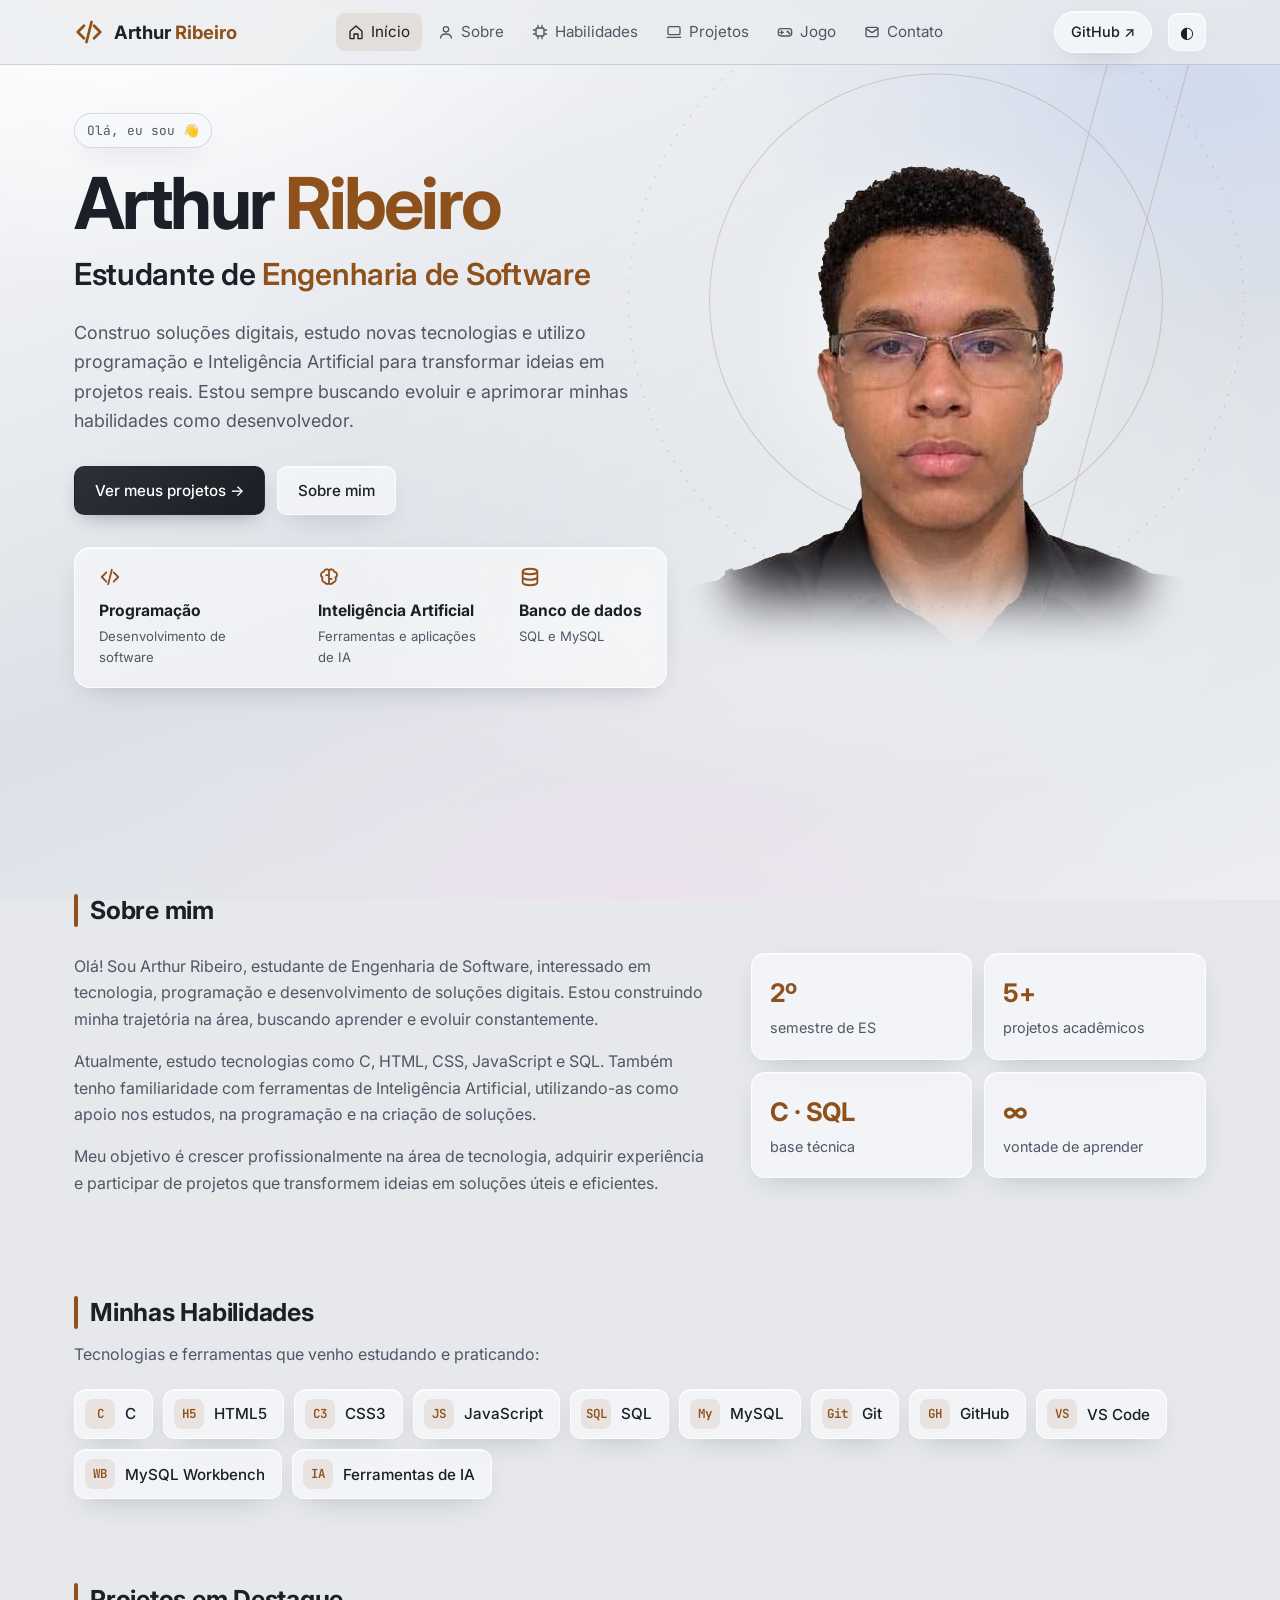
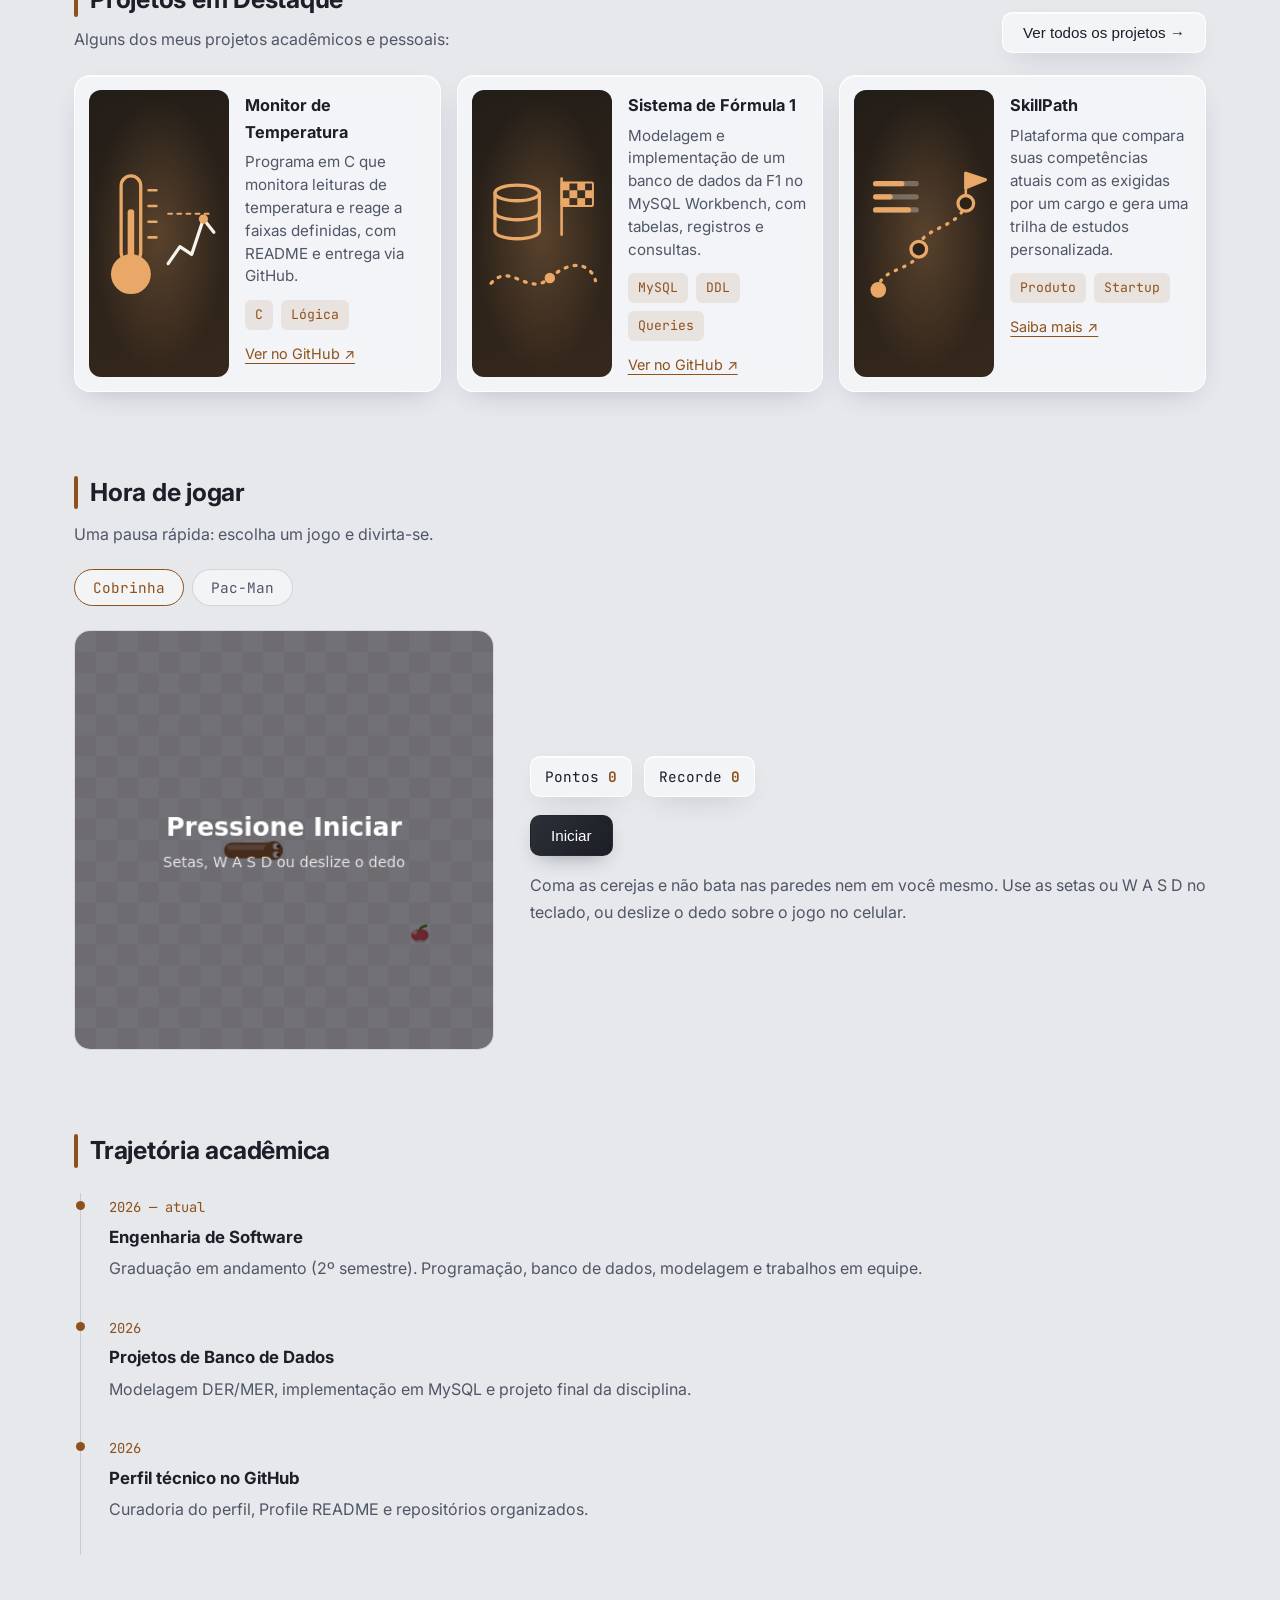
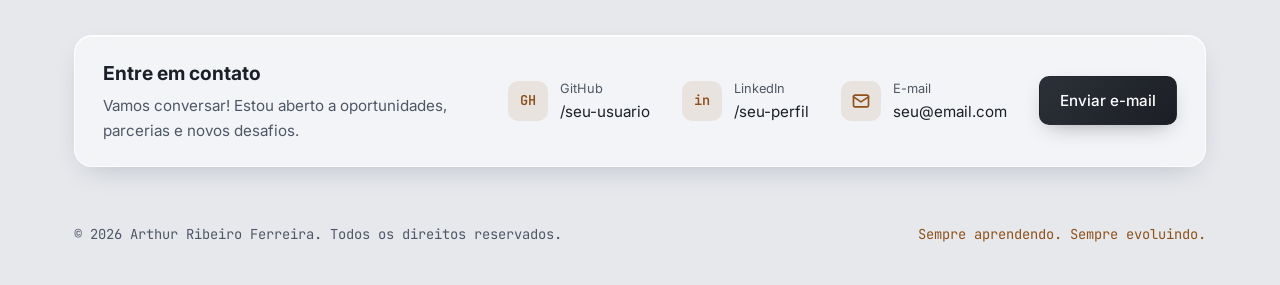
==== index.html @ 47ea28d9 "Add files via upload" ====
<!DOCTYPE html>
<html lang="pt-BR">
<head>
<meta charset="UTF-8">
<meta name="viewport" content="width=device-width, initial-scale=1, viewport-fit=cover">
<title>Arthur Ribeiro Ferreira — Portfólio</title>
<meta name="description" content="Portfólio de Arthur Ribeiro Ferreira, estudante de Engenharia de Software.">
<link rel="preconnect" href="https://fonts.googleapis.com">
<link href="https://fonts.googleapis.com/css2?family=Inter:wght@400;500;600;700&family=JetBrains+Mono:wght@400;500&display=swap" rel="stylesheet">
<link rel="stylesheet" href="css/style.css">
</head>
<body>

<header>
  <div class="wrap nav">
    <a href="#inicio" class="logo"><svg class="ic" viewBox="0 0 24 24" aria-hidden="true"><path d="m8 7-5 5 5 5M16 7l5 5-5 5M14 4l-4 16"/></svg><span>Arthur <b>Ribeiro</b></span></a>
    <nav class="links" id="links" aria-label="Navegação principal">
      <a href="#inicio"><svg class="ic" viewBox="0 0 24 24" aria-hidden="true"><path d="M3 11l9-8 9 8v10a1 1 0 0 1-1 1h-5v-7H9v7H4a1 1 0 0 1-1-1z"/></svg>Início</a>
      <a href="#sobre"><svg class="ic" viewBox="0 0 24 24" aria-hidden="true"><circle cx="12" cy="8" r="4"/><path d="M4 21c0-4 4-6 8-6s8 2 8 6"/></svg>Sobre</a>
      <a href="#habilidades"><svg class="ic" viewBox="0 0 24 24" aria-hidden="true"><rect x="6" y="6" width="12" height="12" rx="2"/><path d="M9 2v4M15 2v4M9 18v4M15 18v4M2 9h4M2 15h4M18 9h4M18 15h4"/></svg>Habilidades</a>
      <a href="#projetos"><svg class="ic" viewBox="0 0 24 24" aria-hidden="true"><rect x="3" y="4" width="18" height="12" rx="2"/><path d="M2 20h20"/></svg>Projetos</a>
      <a href="#jogo"><svg class="ic" viewBox="0 0 24 24" aria-hidden="true"><rect x="2" y="7" width="20" height="11" rx="4"/><path d="M7 10v5M4.5 12.5h5"/><circle cx="16" cy="11.5" r=".8"/><circle cx="18.5" cy="14" r=".8"/></svg>Jogo</a>
      <a href="#contato"><svg class="ic" viewBox="0 0 24 24" aria-hidden="true"><rect x="3" y="5" width="18" height="14" rx="2"/><path d="m3 7 9 6 9-6"/></svg>Contato</a>
    </nav>
    <div class="actions">
      <a class="btn gh" href="https://github.com/" target="_blank" rel="noopener">GitHub ↗</a>
      <button class="icon-btn" id="theme" aria-label="Alternar tema">◐</button>
      <button class="icon-btn" id="menu" aria-label="Abrir menu" aria-expanded="false" aria-controls="links">☰</button>
    </div>
  </div>
</header>

<main>
  <!-- INÍCIO -->
  <section class="hero" id="inicio">
    <div class="wrap hero-grid">
      <div class="hero-text">
        <span class="tag">Olá, eu sou 👋</span>
        <h1>Arthur <em>Ribeiro</em></h1>
        <p class="role">Estudante de <em>Engenharia de Software</em></p>
        <p class="lead">Construo soluções digitais, estudo novas tecnologias e utilizo programação e Inteligência Artificial para transformar ideias em projetos reais. Estou sempre buscando evoluir e aprimorar minhas habilidades como desenvolvedor.</p>
        <div class="btns">
          <a href="#projetos" class="btn primary">Ver meus projetos →</a>
          <a href="#sobre" class="btn">Sobre mim</a>
        </div>
        <ul class="interests" aria-label="Áreas de interesse">
          <li><svg class="ic" viewBox="0 0 24 24" aria-hidden="true"><path d="m8 7-5 5 5 5M16 7l5 5-5 5M14 4l-4 16"/></svg><strong>Programação</strong><span>Desenvolvimento de software</span></li>
          <li><svg class="ic" viewBox="0 0 24 24" aria-hidden="true"><path d="M12 5a3 3 0 0 0-5.5 1.2A3.5 3.5 0 0 0 5 12.7 3.5 3.5 0 0 0 7.5 18 3 3 0 0 0 12 19zM12 5a3 3 0 0 1 5.5 1.2A3.5 3.5 0 0 1 19 12.7 3.5 3.5 0 0 1 16.5 18 3 3 0 0 1 12 19zM9 10h3M15 14h-3"/></svg><strong>Inteligência Artificial</strong><span>Ferramentas e aplicações de IA</span></li>
          <li><svg class="ic" viewBox="0 0 24 24" aria-hidden="true"><ellipse cx="12" cy="6" rx="8" ry="3"/><path d="M4 6v12c0 1.7 3.6 3 8 3s8-1.3 8-3V6M4 12c0 1.7 3.6 3 8 3s8-1.3 8-3"/></svg><strong>Banco de dados</strong><span>SQL e MySQL</span></li>
        </ul>
      </div>
      <figure class="photo"><svg class="geo" viewBox="0 0 600 600" aria-hidden="true"><circle cx="300" cy="300" r="210"/><circle cx="300" cy="300" r="285" stroke-dasharray="2 9"/><path d="M470 40L330 560M540 60L400 580"/></svg><img src="images/foto.webp" alt="Foto de Arthur Ribeiro Ferreira" width="920" height="920"></figure>
    </div>
  </section>

  <!-- SOBRE -->
  <section id="sobre">
    <div class="wrap">
      <h2 class="sec rv">Sobre mim</h2>
      <div class="about rv">
        <div>
          <p>Olá! Sou Arthur Ribeiro, estudante de Engenharia de Software, interessado em tecnologia, programação e desenvolvimento de soluções digitais. Estou construindo minha trajetória na área, buscando aprender e evoluir constantemente.</p>
          <p>Atualmente, estudo tecnologias como C, HTML, CSS, JavaScript e SQL. Também tenho familiaridade com ferramentas de Inteligência Artificial, utilizando-as como apoio nos estudos, na programação e na criação de soluções.</p>
          <p>Meu objetivo é crescer profissionalmente na área de tecnologia, adquirir experiência e participar de projetos que transformem ideias em soluções úteis e eficientes.</p>
        </div>
        <div class="stats">
          <div class="stat"><strong>2º</strong><span>semestre de ES</span></div>
          <div class="stat"><strong>5+</strong><span>projetos acadêmicos</span></div>
          <div class="stat"><strong>C · SQL</strong><span>base técnica</span></div>
          <div class="stat"><strong>∞</strong><span>vontade de aprender</span></div>
        </div>
      </div>
    </div>
  </section>

  <!-- HABILIDADES -->
  <section id="habilidades">
    <div class="wrap">
      <h2 class="sec rv">Minhas Habilidades</h2>
      <p class="sub rv">Tecnologias e ferramentas que venho estudando e praticando:</p>
      <div class="skills rv">
        <span class="skill"><i>C</i>C</span>
        <span class="skill"><i>H5</i>HTML5</span>
        <span class="skill"><i>C3</i>CSS3</span>
        <span class="skill"><i>JS</i>JavaScript</span>
        <span class="skill"><i>SQL</i>SQL</span>
        <span class="skill"><i>My</i>MySQL</span>
        <span class="skill"><i>Git</i>Git</span>
        <span class="skill"><i>GH</i>GitHub</span>
        <span class="skill"><i>VS</i>VS Code</span>
        <span class="skill"><i>WB</i>MySQL Workbench</span>
        <span class="skill"><i>IA</i>Ferramentas de IA</span>
      </div>
    </div>
  </section>

  <!-- PROJETOS -->
  <section id="projetos">
    <div class="wrap">
      <div class="sechead rv">
        <div><h2 class="sec">Projetos em Destaque</h2><p class="sub">Alguns dos meus projetos acadêmicos e pessoais:</p></div>
        <button class="btn" id="allp" type="button" aria-expanded="false" aria-controls="projects">Ver todos os projetos →</button>
      </div>
      <div class="pgrid" id="projects">
        <article class="pcard rv"><div class="thumb"><img src="images/projetos/monitor.svg" alt="Ilustração de um termômetro ao lado de um gráfico de temperatura" width="300" height="300" loading="lazy"></div><div class="pbody"><h3>Monitor de Temperatura</h3><p>Programa em C que monitora leituras de temperatura e reage a faixas definidas, com README e entrega via GitHub.</p><div class="chips"><span class="chip">C</span><span class="chip">Lógica</span></div><a class="more" href="https://github.com/" target="_blank" rel="noopener">Ver no GitHub ↗</a></div></article>
        <article class="pcard rv"><div class="thumb"><img src="images/projetos/formula1.svg" alt="Ilustração de um banco de dados, uma bandeira quadriculada e uma pista de corrida" width="300" height="300" loading="lazy"></div><div class="pbody"><h3>Sistema de Fórmula 1</h3><p>Modelagem e implementação de um banco de dados da F1 no MySQL Workbench, com tabelas, registros e consultas.</p><div class="chips"><span class="chip">MySQL</span><span class="chip">DDL</span><span class="chip">Queries</span></div><a class="more" href="https://github.com/" target="_blank" rel="noopener">Ver no GitHub ↗</a></div></article>
        <article class="pcard rv"><div class="thumb"><img src="images/projetos/skillpath.svg" alt="Ilustração de um caminho com etapas que termina em uma bandeira" width="300" height="300" loading="lazy"></div><div class="pbody"><h3>SkillPath</h3><p>Plataforma que compara suas competências atuais com as exigidas por um cargo e gera uma trilha de estudos personalizada.</p><div class="chips"><span class="chip">Produto</span><span class="chip">Startup</span></div><a class="more" href="https://github.com/" target="_blank" rel="noopener">Saiba mais ↗</a></div></article>
        <article class="pcard rv extra"><div class="thumb"><img src="images/projetos/reserva.svg" alt="Ilustração de um calendário de reservas e um carro" width="300" height="300" loading="lazy"></div><div class="pbody"><h3>Reserva de Carros</h3><p>Estrutura completa em DDL de um sistema de locadora: entidades, relacionamentos e restrições de integridade.</p><div class="chips"><span class="chip">SQL</span><span class="chip">Modelagem</span></div><a class="more" href="https://github.com/" target="_blank" rel="noopener">Ver no GitHub ↗</a></div></article>
        <article class="pcard rv extra"><div class="thumb"><img src="images/projetos/portfolio.svg" alt="Ilustração de uma janela de navegador com o símbolo de código" width="300" height="300" loading="lazy"></div><div class="pbody"><h3>Este portfólio</h3><p>Site responsivo, com tema claro e escuro, jogos e animações leves, feito com HTML, CSS e JavaScript puros.</p><div class="chips"><span class="chip">HTML</span><span class="chip">CSS</span><span class="chip">JS</span></div><a class="more" href="https://github.com/" target="_blank" rel="noopener">Ver no GitHub ↗</a></div></article>
      </div>
    </div>
  </section>

  <!-- JOGO -->
  <section id="jogo">
    <div class="wrap">
      <h2 class="sec rv">Hora de jogar</h2>
      <p class="sub rv">Uma pausa rápida: escolha um jogo e divirta-se.</p>
      <div class="tabs rv" role="tablist" aria-label="Escolha o jogo">
        <button class="on" role="tab" aria-selected="true" aria-controls="g-snake" data-g="snake">Cobrinha</button>
        <button role="tab" aria-selected="false" aria-controls="g-pac" data-g="pac">Pac-Man</button>
      </div>
      <div class="arcade rv" id="g-snake" role="tabpanel">
        <canvas id="game" width="400" height="400" role="img" aria-label="Jogo da cobrinha"></canvas>
        <div>
          <div class="hud"><span class="pill">Pontos <b id="score">0</b></span><span class="pill">Recorde <b id="best">0</b></span></div>
          <button class="btn primary" id="start">Iniciar</button>
          <p>Coma as cerejas e não bata nas paredes nem em você mesmo. Use as setas ou W A S D no teclado, ou deslize o dedo sobre o jogo no celular.</p>
          <div class="dpad" aria-label="Controles">
            <button data-d="u" aria-label="Cima" style="grid-column:2;grid-row:1">↑</button>
            <button data-d="l" aria-label="Esquerda" style="grid-column:1;grid-row:2">←</button>
            <button data-d="d" aria-label="Baixo" style="grid-column:2;grid-row:2">↓</button>
            <button data-d="r" aria-label="Direita" style="grid-column:3;grid-row:2">→</button>
          </div>
        </div>
      </div>
      <div class="arcade" id="g-pac" role="tabpanel" hidden>
        <canvas id="pac" width="420" height="420" role="img" aria-label="Jogo estilo Pac-Man"></canvas>
        <div>
          <div class="hud"><span class="pill">Pontos <b id="pscore">0</b></span><span class="pill">Vidas <b id="plives">3</b></span></div>
          <button class="btn primary" id="pstart">Iniciar</button>
          <p>Coma todas as bolinhas e fuja dos fantasmas. Pegue as bolinhas grandes para poder comê-los por alguns segundos. Setas ou W A S D no teclado, ou deslize o dedo sobre o jogo.</p>
          <div class="dpad" aria-label="Controles do Pac-Man">
            <button data-d="u" aria-label="Cima" style="grid-column:2;grid-row:1">↑</button>
            <button data-d="l" aria-label="Esquerda" style="grid-column:1;grid-row:2">←</button>
            <button data-d="d" aria-label="Baixo" style="grid-column:2;grid-row:2">↓</button>
            <button data-d="r" aria-label="Direita" style="grid-column:3;grid-row:2">→</button>
          </div>
        </div>
      </div>
    </div>
  </section>

  <!-- FORMAÇÃO -->
  <section id="formacao">
    <div class="wrap">
      <h2 class="sec rv">Trajetória acadêmica</h2>
      <div class="timeline rv">
        <div class="item"><time>2026 — atual</time><h3>Engenharia de Software</h3><p>Graduação em andamento (2º semestre). Programação, banco de dados, modelagem e trabalhos em equipe.</p></div>
        <div class="item"><time>2026</time><h3>Projetos de Banco de Dados</h3><p>Modelagem DER/MER, implementação em MySQL e projeto final da disciplina.</p></div>
        <div class="item"><time>2026</time><h3>Perfil técnico no GitHub</h3><p>Curadoria do perfil, Profile README e repositórios organizados.</p></div>
      </div>
    </div>
  </section>

  <!-- CONTATO -->
  <section id="contato">
    <div class="wrap">
      <div class="cbar rv">
        <div class="cleft"><p class="ctitle">Entre em contato</p><p>Vamos conversar! Estou aberto a oportunidades, parcerias e novos desafios.</p></div>
        <a class="citem" href="https://github.com/" target="_blank" rel="noopener"><span class="cic">GH</span><span><small>GitHub</small>/seu-usuario</span></a>
        <a class="citem" href="https://www.linkedin.com/" target="_blank" rel="noopener"><span class="cic">in</span><span><small>LinkedIn</small>/seu-perfil</span></a>
        <a class="citem" href="mailto:seu@email.com"><span class="cic"><svg class="ic" viewBox="0 0 24 24" aria-hidden="true"><rect x="3" y="5" width="18" height="14" rx="2"/><path d="m3 7 9 6 9-6"/></svg></span><span><small>E-mail</small>seu@email.com</span></a>
        <a class="btn primary" href="mailto:seu@email.com">Enviar e-mail</a>
      </div>
    </div>
  </section>
</main>

<footer>
  <div class="wrap foot"><span>© <span id="year"></span> Arthur Ribeiro Ferreira. Todos os direitos reservados.</span><span class="acc">Sempre aprendendo. Sempre evoluindo.</span></div>
</footer>

<script src="js/main.js"></script>
<script src="js/snake.js"></script>
<script src="js/pacman.js"></script>
</body>
</html>
---- css/style.css ----
:root{
  --bg:#e6e8ec;--b1:#f7f8fa;--b2:#dde1e7;--b3:#eceef2;--surface:#f7f8fa;--text:#1b1f27;--muted:#4f5766;--line:rgba(60,72,92,.18);
  --g1:rgba(255,255,255,.9);--g2:rgba(200,213,238,.7);--g3:rgba(238,222,236,.65);
  --glass:rgba(255,255,255,.5);--glass-line:rgba(255,255,255,.8);--glass-shadow:0 10px 30px -14px rgba(30,40,60,.30),inset 0 1px 0 rgba(255,255,255,.7);
  --accent:#8f511b;--accent-soft:rgba(143,81,27,.1);--on-accent:#fff;--header-bg:rgba(232,234,238,.72);
  --btn-a:#2c3038;--btn-b:#1b1e24;--glow:rgba(20,24,32,.45);--orb:rgba(255,255,255,.55);--head:rgba(255,255,255,.8);--top:transparent;--name:#1b1f27;color-scheme:light;
  --mono:'JetBrains Mono',ui-monospace,SFMono-Regular,Menlo,Consolas,monospace;
  --sans:'Inter',system-ui,-apple-system,'Segoe UI',Roboto,sans-serif;
  box-sizing:border-box;padding-top:env(safe-area-inset-top,0px);padding-bottom:env(safe-area-inset-bottom,0px);
}
:root[data-theme="dark"]{
  --bg:#121418;--b1:#1b1e25;--b2:#0f1115;--b3:#181b21;--surface:#1a1d23;--text:#f2f3f5;--muted:#a9aeb8;--line:rgba(255,255,255,.11);
  --g1:rgba(255,255,255,.08);--g2:rgba(150,172,214,.11);--g3:rgba(222,190,212,.07);
  --glass:rgba(255,255,255,.06);--glass-line:rgba(255,255,255,.13);--glass-shadow:0 12px 32px -16px rgba(0,0,0,.65),inset 0 1px 0 rgba(255,255,255,.08);
  --accent:#e9a867;--accent-soft:rgba(233,168,103,.12);--on-accent:#1a1208;--header-bg:rgba(18,20,24,.72);
  --btn-a:#f0b878;--btn-b:#d98f4a;--glow:rgba(233,168,103,.4);--orb:rgba(233,168,103,.2);--head:rgba(233,168,103,.3);--top:rgba(255,255,255,.03);--name:#fff;color-scheme:dark;
}
*,*::before,*::after{box-sizing:border-box}
html{scroll-behavior:smooth;scroll-padding-top:calc(env(safe-area-inset-top,0px) + 72px)}
body{margin:0;background:radial-gradient(60% 50% at 12% 0%,var(--g1),transparent 65%),radial-gradient(50% 45% at 92% 8%,var(--g2),transparent 65%),radial-gradient(60% 50% at 50% 100%,var(--g3),transparent 65%),var(--bg);background-attachment:fixed;color:var(--text);font-family:var(--sans);line-height:1.65;-webkit-font-smoothing:antialiased}
body::before{content:"";position:fixed;inset:0 0 auto;height:env(safe-area-inset-top,0px);background:var(--header-bg);backdrop-filter:blur(12px);-webkit-backdrop-filter:blur(12px);z-index:60}
a{color:inherit;text-decoration:none}
a:focus-visible,button:focus-visible{outline:3px solid var(--accent);outline-offset:3px;border-radius:6px}
.wrap{max-width:1180px;margin:0 auto;padding:0 24px}
section{padding:72px 0 8px}
h2{font-size:clamp(1.6rem,3vw,2rem);margin:0 0 36px;letter-spacing:-.02em}
h2 span{color:var(--muted);font-weight:400}

/* header */
header{position:sticky;top:env(safe-area-inset-top,0px);z-index:50;background:var(--header-bg);backdrop-filter:blur(12px);-webkit-backdrop-filter:blur(12px);border-bottom:1px solid var(--line)}
.nav{display:flex;align-items:center;justify-content:space-between;height:64px}
.logo{font-family:var(--mono);font-weight:500}
.logo b{color:var(--accent)}
.links{display:flex;gap:4px;align-items:center}
.links a{font-size:.95rem;color:var(--muted);padding:6px 12px;border-radius:8px;transition:.2s}
.links a:hover,.links a.active{color:var(--text);background:var(--accent-soft)}
.icon-btn{background:none;border:1px solid var(--line);color:var(--text);width:38px;height:38px;border-radius:10px;cursor:pointer;font-size:1rem;margin-left:8px}
.icon-btn:hover{border-color:var(--accent)}
#menu{display:none}

/* hero */
.hero{padding:120px 0 40px;min-height:78vh;display:flex;align-items:center}
.hero .tag{display:inline-flex;align-items:center;gap:8px;font-family:var(--mono);font-size:.8rem;color:var(--muted);border:1px solid var(--line);padding:6px 12px;border-radius:99px;background:var(--surface)}
.hero h1{font-size:clamp(2.4rem,7vw,4.4rem);line-height:1.05;letter-spacing:-.04em;margin:22px 0 14px}
.hero h1 em{font-style:normal;color:var(--accent)}

.lead{max-width:560px;color:var(--muted);margin:18px 0 30px}
.btns{display:flex;gap:12px;flex-wrap:wrap}
.btn{display:inline-flex;align-items:center;gap:8px;padding:11px 20px;border-radius:10px;font-weight:500;font-size:.95rem;border:1px solid var(--line);background:var(--surface);transition:.2s;cursor:pointer;color:var(--text)}
.btn:hover{border-color:var(--accent);transform:translateY(-2px)}
.btn.primary{background:var(--accent);border-color:var(--accent);color:var(--on-accent)}
.btn.primary:hover{filter:brightness(1.1)}

/* about */
.about{display:grid;grid-template-columns:1.4fr 1fr;gap:40px;align-items:start}
.about p{color:var(--muted);margin:0 0 16px}
.stats{display:grid;grid-template-columns:1fr 1fr;gap:12px}
.stat{border:1px solid var(--line);background:var(--surface);border-radius:14px;padding:18px}
.stat strong{display:block;font-size:1.6rem;color:var(--accent);letter-spacing:-.02em}
.stat span{font-size:.9rem;color:var(--muted)}

/* skills */
.chips{display:flex;flex-wrap:wrap;gap:8px}
.chip{font-family:var(--mono);font-size:.82rem;padding:4px 10px;border-radius:6px;background:var(--accent-soft);color:var(--accent)}
.card .chips{margin-top:auto}
.card a.more{font-size:.92rem;color:var(--accent);margin-top:16px;display:inline-block;text-decoration:underline;text-underline-offset:4px}
.filters button.on,.filters button:hover{color:var(--accent);border-color:var(--accent)}

/* timeline */
.timeline{border-left:1px solid var(--line);margin-left:6px}
.item{position:relative;padding:0 0 32px 28px}
.item::before{content:"";position:absolute;left:-5px;top:8px;width:9px;height:9px;border-radius:50%;background:var(--accent)}
.item time{font-family:var(--mono);font-size:.86rem;color:var(--accent)}
.item h3{margin:4px 0;font-size:1.05rem}
.item p{margin:0;color:var(--muted);font-size:1rem}

/* contact */
.contact .btns{justify-content:center}
footer{padding:48px 0 40px;text-align:center;font-family:var(--mono);font-size:.86rem;color:var(--muted)}


/* jogo */
.arcade{display:grid;grid-template-columns:minmax(0,420px) 1fr;gap:36px;align-items:center}
#game,#pac{width:100%;aspect-ratio:1;display:block;border:1px solid var(--line);border-radius:16px;background:var(--surface);touch-action:none}
.hud{display:flex;gap:12px;margin-bottom:18px;flex-wrap:wrap}
.pill{font-family:var(--mono);font-size:.9rem;border:1px solid var(--line);background:var(--surface);padding:8px 14px;border-radius:10px}
.pill b{color:var(--accent)}
.arcade p{color:var(--muted);margin:16px 0 0}
.dpad{display:none;grid-template-columns:repeat(3,58px);grid-template-rows:repeat(2,58px);gap:8px;margin-top:20px}
.dpad button{font-size:1.2rem;border:1px solid var(--line);background:var(--surface);color:var(--text);border-radius:12px;cursor:pointer;touch-action:manipulation}
.dpad button:active{border-color:var(--accent);background:var(--accent-soft)}
@media (pointer:coarse){.dpad{display:grid}}
@media (max-width:760px){
  .arcade{grid-template-columns:1fr}
}

.tabs{display:flex;gap:8px;margin-bottom:24px;flex-wrap:wrap}
.tabs button{font-family:var(--mono);font-size:.9rem;background:none;border:1px solid var(--line);color:var(--muted);padding:8px 18px;border-radius:99px;cursor:pointer;transition:.2s}
.tabs button.on,.tabs button:hover{color:var(--accent);border-color:var(--accent)}
.arcade[hidden]{display:none}
/* layout v2 */
.ic{width:16px;height:16px;fill:none;stroke:currentColor;stroke-width:2;stroke-linecap:round;stroke-linejoin:round;flex:none}
.logo{display:flex;align-items:center;gap:10px;font-family:var(--sans);font-weight:700;font-size:1.15rem}
.logo .ic{width:30px;height:30px;stroke:var(--accent);stroke-width:2.2}
.links a{display:inline-flex;align-items:center;gap:7px}
.actions{display:flex;align-items:center;gap:8px}
.gh{padding:8px 16px;border-radius:99px;font-size:.9rem}
.hero{padding:24px 0 0;min-height:0;display:block;overflow:hidden}
.hero-grid{display:grid;grid-template-columns:minmax(0,1fr) minmax(0,.95fr);gap:24px;align-items:end}
.hero-text{align-self:center;padding:40px 0 72px}
.hero h1{font-size:clamp(3rem,8vw,5.6rem);margin:18px 0 8px}
.role{font-size:clamp(1.3rem,2.6vw,1.9rem);font-weight:600;margin:0 0 14px;letter-spacing:-.01em}
.role em{font-style:normal;color:var(--accent)}
.lead{font-size:1.12rem;max-width:520px}
.photo{position:relative;margin:0;justify-self:end;width:min(100%,520px)}
.photo img{position:relative;display:block;width:100%;height:auto}
.sec{display:flex;align-items:center;gap:12px;font-size:1.55rem;margin:0 0 22px;letter-spacing:-.01em}
.sec::before{content:"";width:4px;height:1.35em;background:var(--accent);border-radius:2px}
.sub{color:var(--muted);margin:-14px 0 22px}
.sechead{display:flex;justify-content:space-between;align-items:flex-end;gap:16px;flex-wrap:wrap;margin-bottom:22px}
.sechead .sec{margin:0 0 6px}.sechead .sub{margin:0}
.skills{display:flex;flex-wrap:wrap;gap:10px}
.skill{display:flex;align-items:center;gap:10px;padding:9px 16px 9px 10px;border:1px solid var(--line);background:var(--surface);border-radius:12px;font-weight:500;font-size:.95rem}
.skill i{font-style:normal;font-family:var(--mono);font-weight:600;font-size:.78rem;width:30px;height:30px;display:grid;place-items:center;border-radius:8px;background:var(--accent-soft);color:var(--accent)}
.pgrid{display:grid;grid-template-columns:repeat(auto-fit,minmax(min(100%,320px),1fr));gap:16px}
.pcard{display:grid;grid-template-columns:140px 1fr;gap:16px;padding:14px;border:1px solid var(--line);background:var(--surface);border-radius:16px;transition:border-color .25s}
.pcard:hover{border-color:var(--accent)}
.thumb{display:grid;place-items:center;border-radius:12px;background:linear-gradient(145deg,var(--accent-soft),transparent);font-family:var(--mono);font-weight:600;font-size:1.5rem;color:var(--accent);min-height:104px}
.pbody h3{margin:2px 0 6px;font-size:1.02rem}
.pbody p{color:var(--muted);font-size:.95rem;margin:0 0 12px;line-height:1.5}
.pcard .more{display:inline-block;margin-top:12px;font-size:.9rem;color:var(--accent);text-decoration:underline;text-underline-offset:4px}
.thumb{position:relative;overflow:hidden;background:radial-gradient(closest-side at 50% 50%,rgba(233,168,103,.24),transparent 95%),linear-gradient(160deg,#231d18,#35281c)}
.thumb img{position:absolute;inset:0;width:100%;height:100%;object-fit:contain;padding:6px;box-sizing:border-box;display:block}
.pcard.extra{display:none}.pgrid.all .pcard.extra{display:grid}
.cbar{display:flex;align-items:center;gap:20px 32px;flex-wrap:wrap;border:1px solid var(--line);background:var(--surface);border-radius:18px;padding:22px 28px}
.cleft{flex:1 1 260px}.cleft p{margin:0;color:var(--muted);font-size:.95rem}
.cleft .ctitle{margin:0 0 4px;font-size:1.2rem;font-weight:700;color:var(--text)}
.citem{display:flex;align-items:center;gap:12px;font-size:.95rem}
.citem small{display:block;color:var(--muted);font-size:.8rem}
.cic{width:40px;height:40px;display:grid;place-items:center;border-radius:10px;background:var(--accent-soft);color:var(--accent);font-family:var(--mono);font-weight:600;font-size:.85rem}
.cic .ic{width:20px;height:20px}
.foot{display:flex;justify-content:space-between;gap:12px;flex-wrap:wrap;text-align:left}
.foot .acc{color:var(--accent)}
@media (max-width:1000px){.gh{display:none}}
@media (max-width:760px){
  .hero-grid{grid-template-columns:1fr}
  .hero-text{padding:24px 0 8px}
  .photo{justify-self:center;width:min(100%,420px)}
  .pcard{grid-template-columns:1fr}.thumb{min-height:0;aspect-ratio:2/1}
}
/* visual v3: navy + roxo */
.hero h1{color:var(--name)}
.btn.primary{background:linear-gradient(135deg,var(--btn-a),var(--btn-b));border-color:transparent;color:var(--on-accent);box-shadow:0 6px 22px -8px var(--glow)}
.btn.primary:hover{box-shadow:0 8px 28px -6px var(--glow);filter:brightness(1.08)}
.skill{background:linear-gradient(180deg,rgba(255,255,255,.035),rgba(255,255,255,.01)),var(--surface)}
.hero{position:relative}
.hero::before{content:"";position:absolute;right:-6%;top:-12%;width:60%;aspect-ratio:1;background:radial-gradient(circle,var(--orb),transparent 65%);filter:blur(12px);pointer-events:none}
.hero::after{content:"";position:absolute;left:6%;top:20%;width:240px;height:240px;background:radial-gradient(circle,var(--orb),transparent 70%);opacity:.45;filter:blur(30px);pointer-events:none}
.hero-grid{position:relative;z-index:1}
.hero-text{position:relative}
.hero-text::before{content:"";position:absolute;right:8%;top:10%;width:4px;height:4px;border-radius:50%;background:#fff;opacity:.8;box-shadow:0 0 14px 5px var(--orb)}
.photo::after{content:"";position:absolute;left:8%;bottom:24%;width:5px;height:5px;border-radius:50%;background:#fff;opacity:.7;box-shadow:0 0 16px 6px var(--orb)}
.photo::before{content:"";position:absolute;left:50%;top:-2%;width:78%;aspect-ratio:1;transform:translateX(-50%);background:radial-gradient(circle,var(--head),transparent 66%);pointer-events:none}
.hero-text::before,.photo::after{display:none}
:root[data-theme="dark"] .hero-text::before,:root[data-theme="dark"] .photo::after{display:block}
/* v4: refinamentos */
.hero{background:linear-gradient(180deg,var(--top),transparent)}
.hero::before{width:84%;opacity:.55}
.hero-grid{grid-template-columns:minmax(0,1.1fr) minmax(0,1fr);gap:0;align-items:center}
.hero h1{white-space:nowrap;font-size:clamp(2.6rem,5.6vw,4.9rem)}
.hero-text{padding:24px 0 40px}
.hero-text{z-index:2}
.hero{padding-bottom:90px;-webkit-mask-image:linear-gradient(to bottom,#000 calc(100% - 100px),transparent);mask-image:linear-gradient(to bottom,#000 calc(100% - 100px),transparent)}
.photo{width:min(100%,640px);margin-left:-70px;align-self:center}
.photo img{position:relative;z-index:1}
.geo{position:absolute;left:50%;top:-30%;width:120%;transform:translateX(-50%);fill:none;stroke:var(--accent);stroke-width:1;opacity:.22;pointer-events:none}
.lead{max-width:560px}
.interests{list-style:none;margin:32px 0 0;padding:18px 24px;display:grid;grid-template-columns:repeat(3,auto);justify-content:start;gap:12px 36px;border:1px solid var(--line);border-radius:16px;background:var(--surface)}
.interests li{display:flex;flex-direction:column}
.interests .ic{width:22px;height:22px;stroke:var(--accent);margin-bottom:10px}
.interests strong{font-size:.98rem;margin-bottom:2px}
.interests span{font-size:.82rem;color:var(--muted)}
@media (max-width:760px){
  .hero-grid{grid-template-columns:1fr}
  .hero-text{padding:16px 0 0}
  .photo{width:min(100%,420px);justify-self:center;margin:0}
  .interests{grid-template-columns:1fr;gap:16px}
  .interests li{display:grid;grid-template-columns:30px 1fr;grid-template-areas:"i t" "i s";column-gap:12px}
  .interests .ic{grid-area:i;margin:2px 0 0}.interests strong{grid-area:t}.interests span{grid-area:s}
}
/* v5: cinza perolado + vidro fosco */
body{background-color:var(--bg);background-image:radial-gradient(60% 50% at 10% 0%,var(--g1),transparent 65%),radial-gradient(55% 45% at 94% 10%,var(--g2),transparent 65%),radial-gradient(60% 50% at 50% 100%,var(--g3),transparent 65%),linear-gradient(160deg,var(--b1),var(--b2) 55%,var(--b3));background-attachment:fixed}
.pcard,.skill,.interests,.stat,.cbar,.tag,.pill,.btn:not(.primary),.icon-btn,.dpad button{background:var(--glass);-webkit-backdrop-filter:blur(16px) saturate(150%);backdrop-filter:blur(16px) saturate(150%);border-color:var(--glass-line);box-shadow:var(--glass-shadow)}
.pcard:hover,.btn:not(.primary):hover,.icon-btn:hover{border-color:var(--accent)}
.btn.primary{box-shadow:0 8px 22px -10px var(--glow)}
.tabs button{background:var(--glass);-webkit-backdrop-filter:blur(12px);backdrop-filter:blur(12px)}
/* reveal */
.rv{opacity:0;transform:translateY(18px);transition:opacity .6s,transform .6s}
.rv.in{opacity:1;transform:none}
@media (prefers-reduced-motion:reduce){.rv{opacity:1;transform:none;transition:none}html{scroll-behavior:auto}.cursor{animation:none}}

@media (max-width:760px){
  .about{grid-template-columns:1fr}
  #menu{display:inline-block}
  .links{position:absolute;top:64px;left:0;right:0;flex-direction:column;align-items:stretch;background:var(--bg);border-bottom:1px solid var(--line);padding:10px 24px 16px;display:none}
  .links.open{display:flex}
  .links a{padding:10px 12px}
  .nav{position:relative}
}
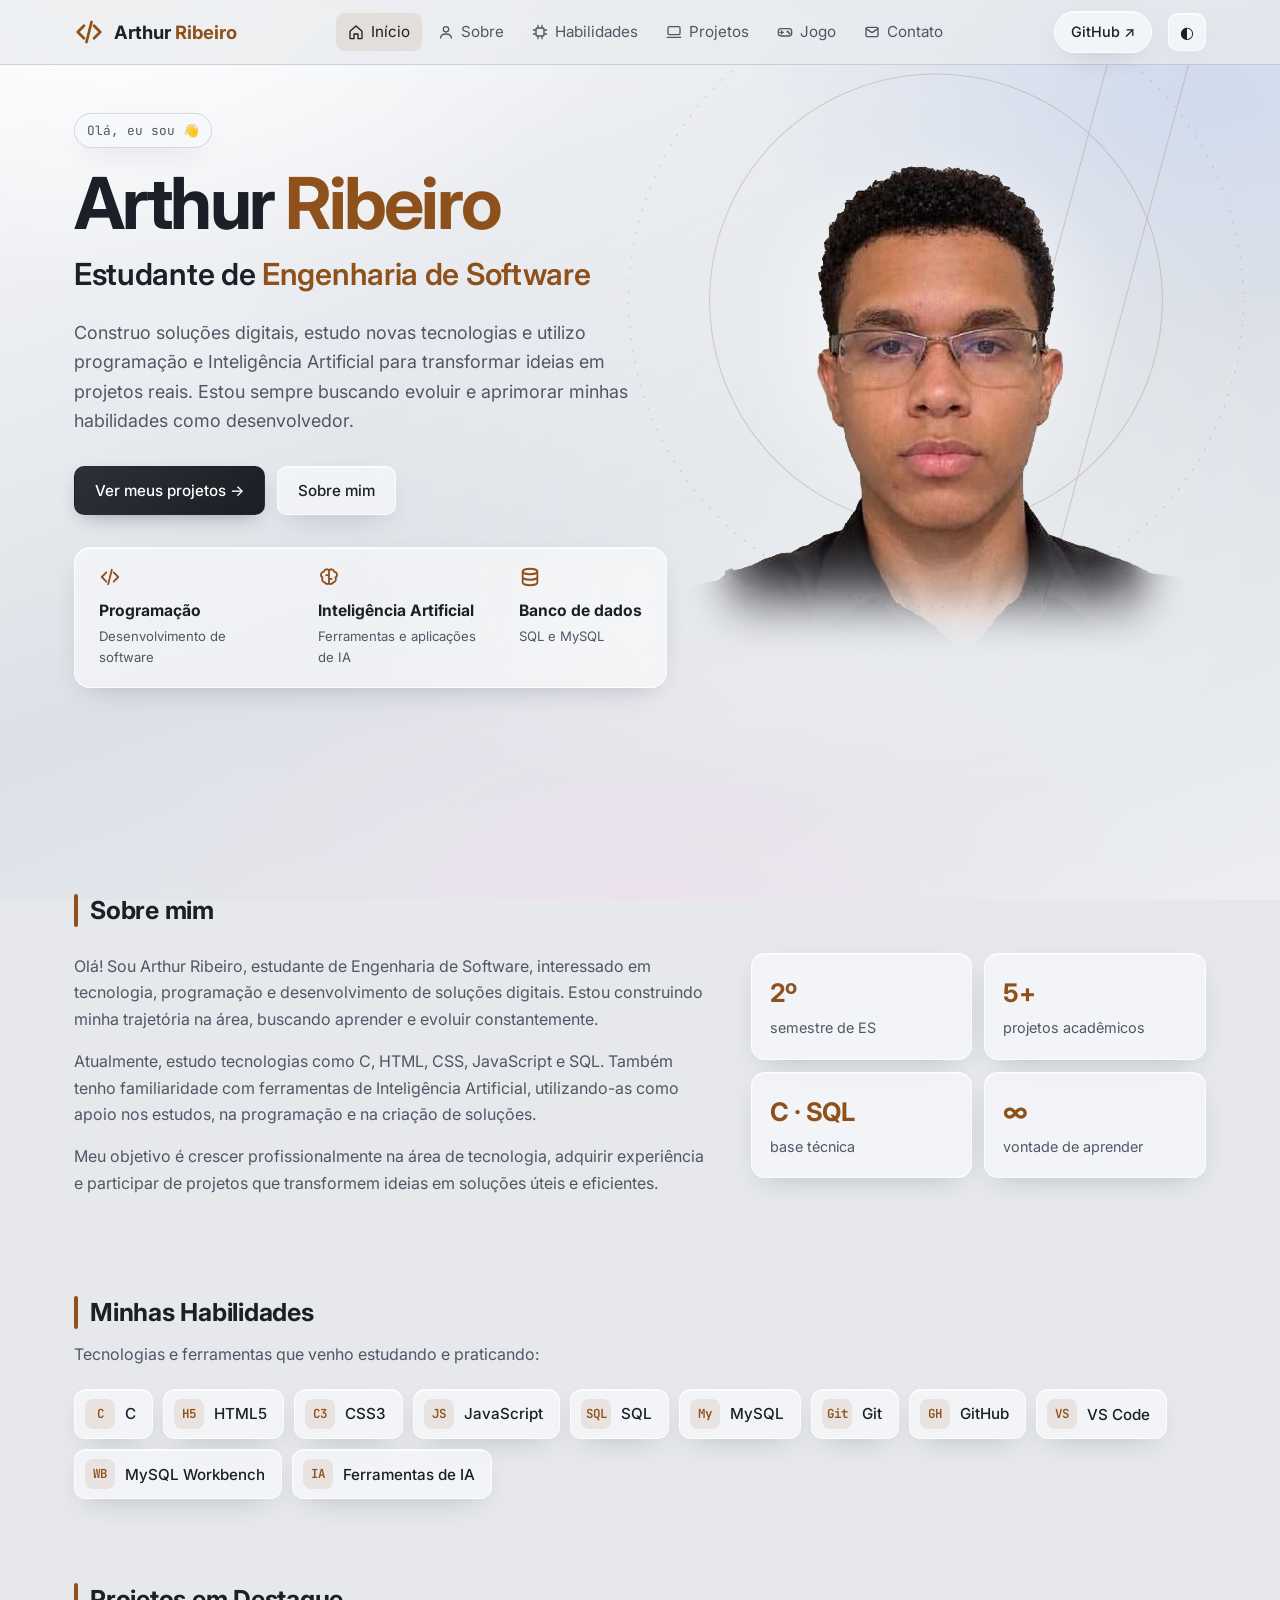
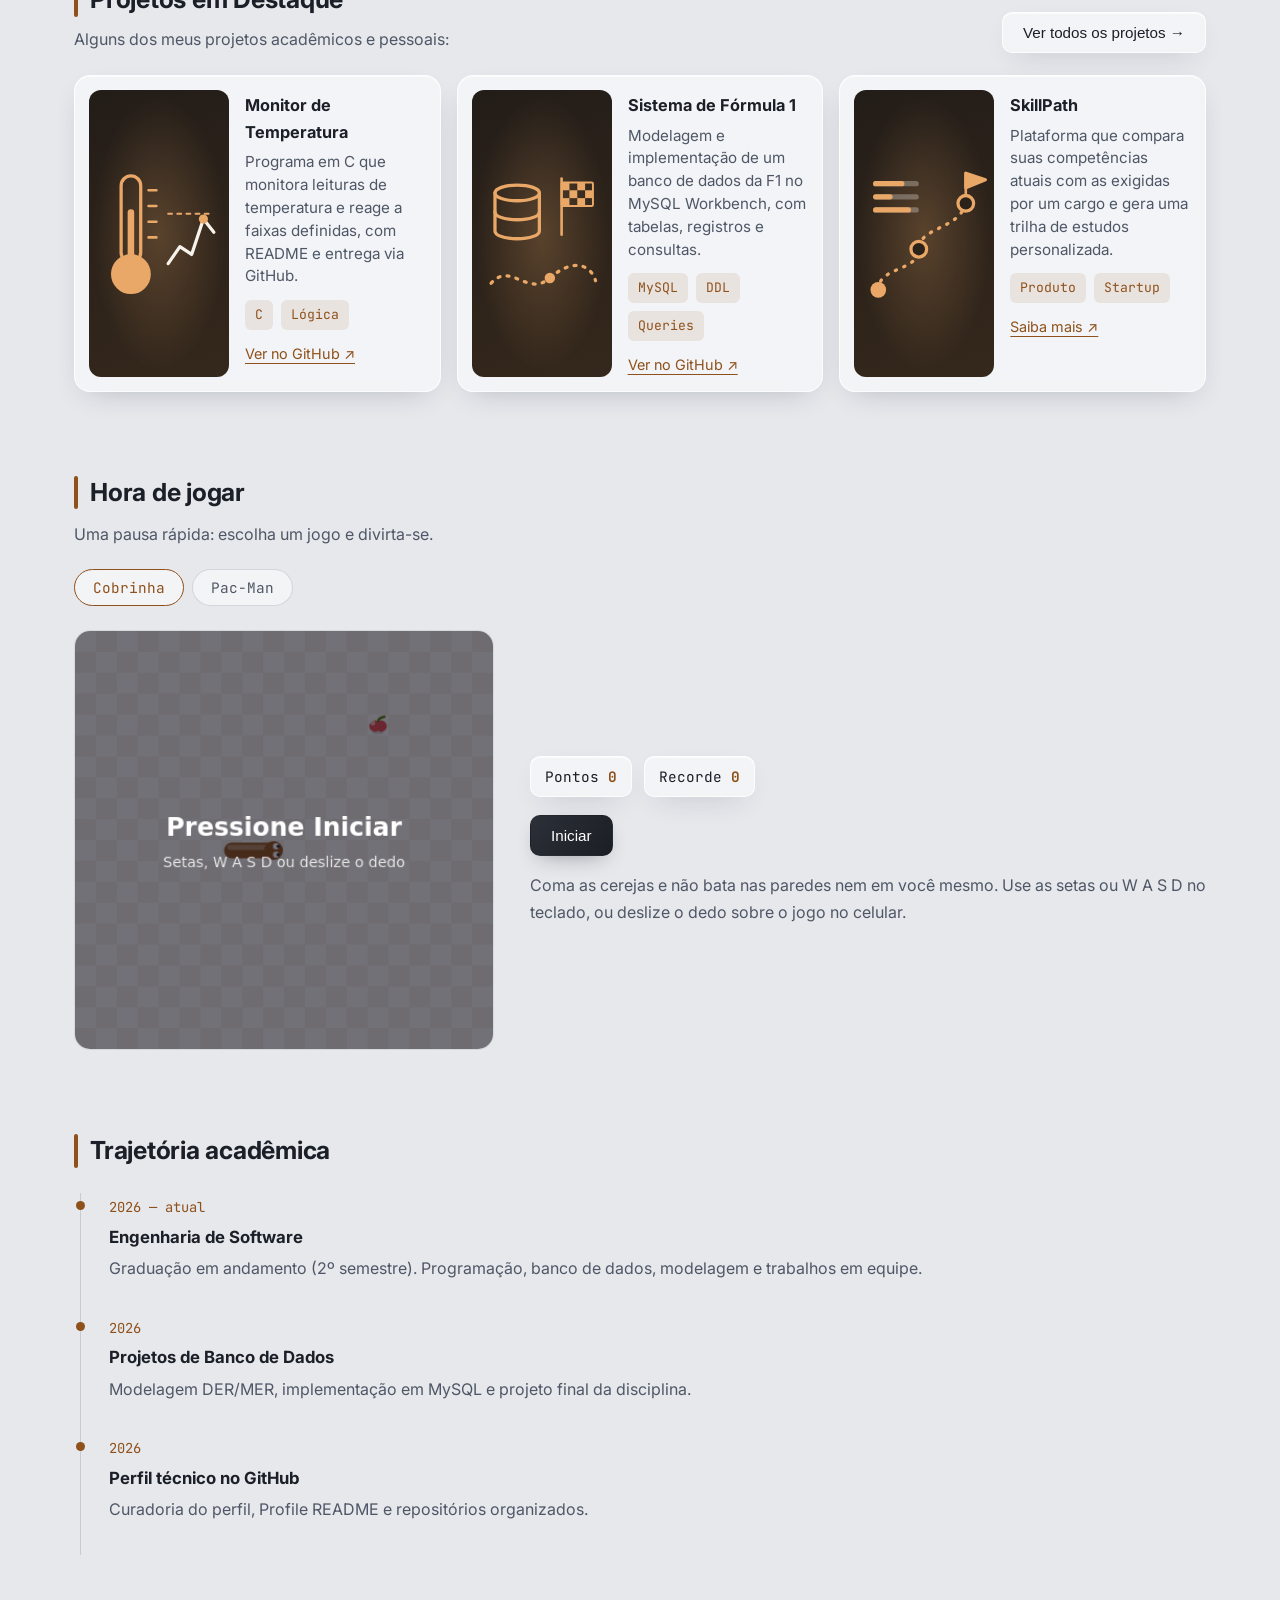
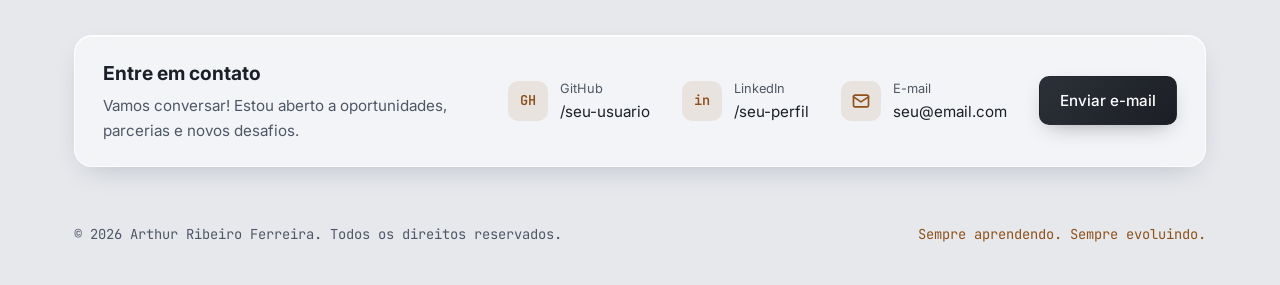
==== commit 189c0793: "Update contact links with personal information" ====
--- a/index.html
+++ b/index.html
@@ -168,9 +168,9 @@
     <div class="wrap">
       <div class="cbar rv">
         <div class="cleft"><p class="ctitle">Entre em contato</p><p>Vamos conversar! Estou aberto a oportunidades, parcerias e novos desafios.</p></div>
-        <a class="citem" href="https://github.com/" target="_blank" rel="noopener"><span class="cic">GH</span><span><small>GitHub</small>/seu-usuario</span></a>
-        <a class="citem" href="https://www.linkedin.com/" target="_blank" rel="noopener"><span class="cic">in</span><span><small>LinkedIn</small>/seu-perfil</span></a>
-        <a class="citem" href="mailto:seu@email.com"><span class="cic"><svg class="ic" viewBox="0 0 24 24" aria-hidden="true"><rect x="3" y="5" width="18" height="14" rx="2"/><path d="m3 7 9 6 9-6"/></svg></span><span><small>E-mail</small>seu@email.com</span></a>
+        <a class="citem" href="https://github.com/arthurxfe/" target="_blank" rel="noopener"><span class="cic">GH</span><span><small>GitHub</small>/seu-usuario</span></a>
+        <a class="citem" href="https://www.linkedin.com/in/arthur-ribeiro-a2581540b/" target="_blank" rel="noopener"><span class="cic">in</span><span><small>LinkedIn</small>/seu-perfil</span></a>
+        <a class="citem" href="mailto:ribeiro.arthur595@gmail.com"><span class="cic"><svg class="ic" viewBox="0 0 24 24" aria-hidden="true"><rect x="3" y="5" width="18" height="14" rx="2"/><path d="m3 7 9 6 9-6"/></svg></span><span><small>E-mail</small>seu@email.com</span></a>
         <a class="btn primary" href="mailto:seu@email.com">Enviar e-mail</a>
       </div>
     </div>
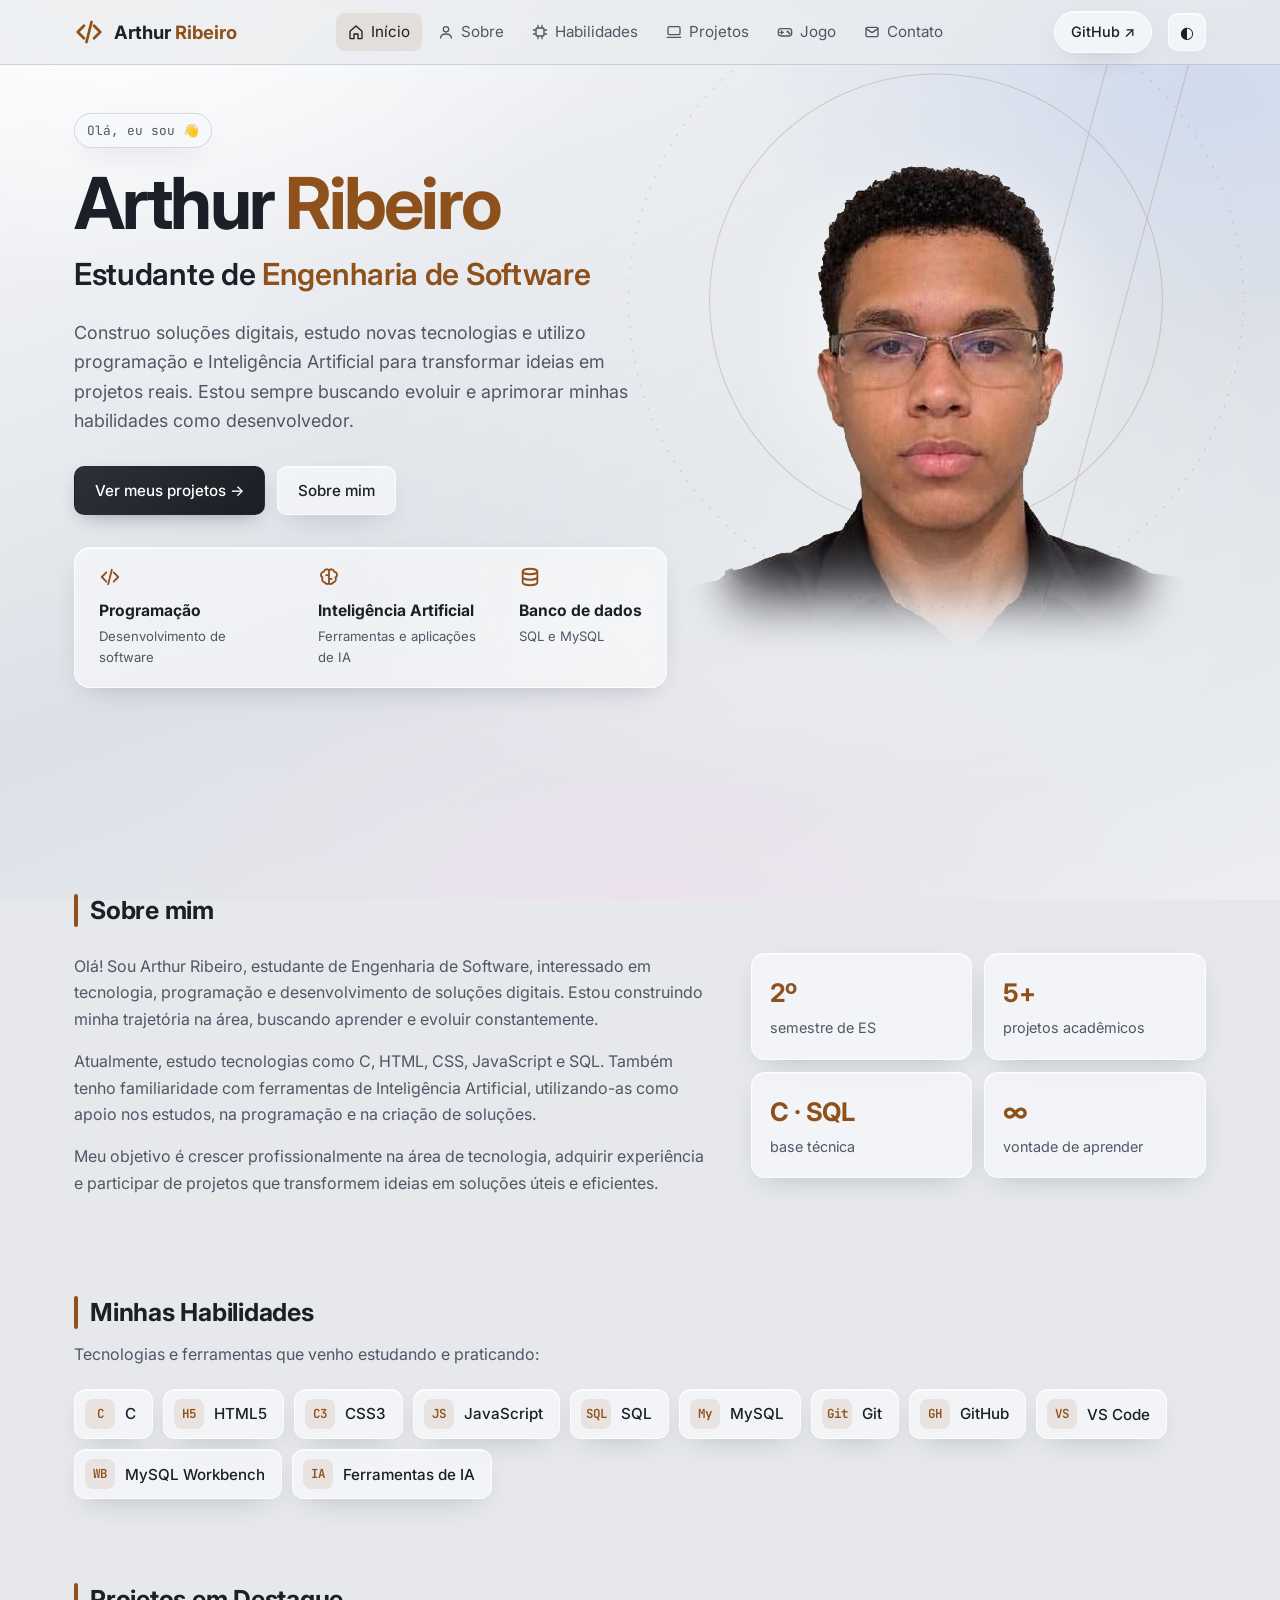
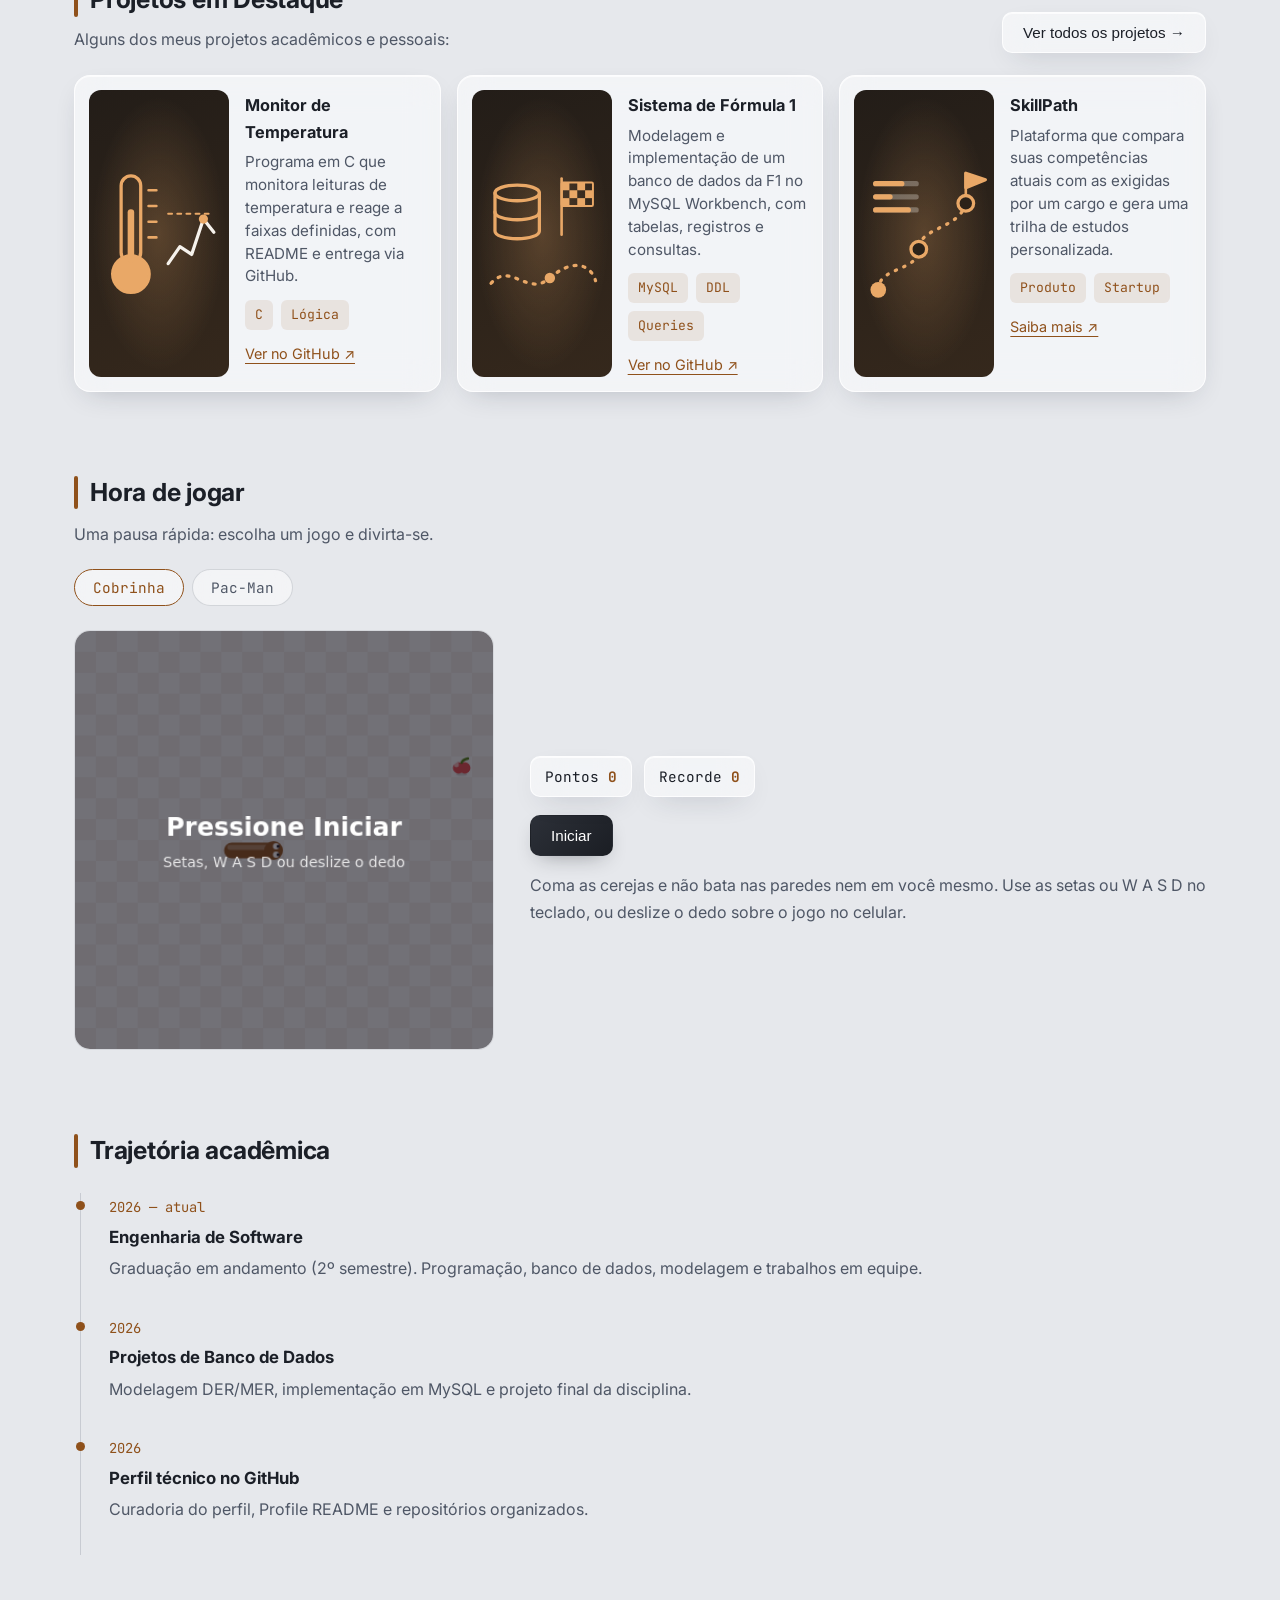
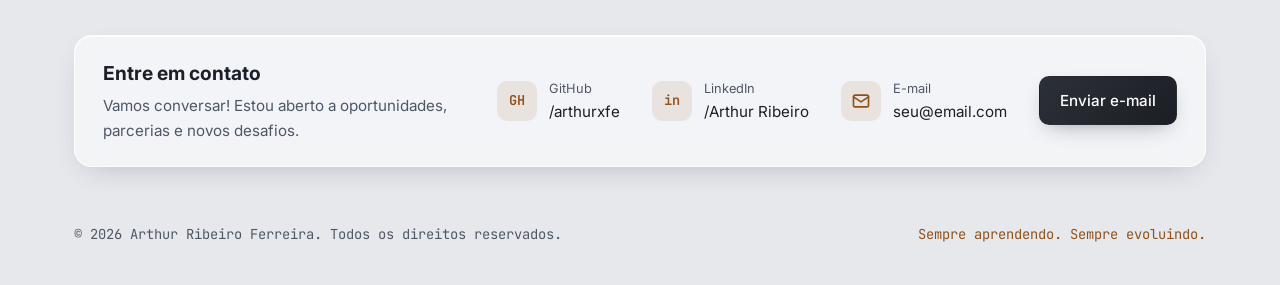
==== commit 7950b1c0: "Update contact links in index.html" ====
--- a/index.html
+++ b/index.html
@@ -168,8 +168,8 @@
     <div class="wrap">
       <div class="cbar rv">
         <div class="cleft"><p class="ctitle">Entre em contato</p><p>Vamos conversar! Estou aberto a oportunidades, parcerias e novos desafios.</p></div>
-        <a class="citem" href="https://github.com/arthurxfe/" target="_blank" rel="noopener"><span class="cic">GH</span><span><small>GitHub</small>/seu-usuario</span></a>
-        <a class="citem" href="https://www.linkedin.com/in/arthur-ribeiro-a2581540b/" target="_blank" rel="noopener"><span class="cic">in</span><span><small>LinkedIn</small>/seu-perfil</span></a>
+        <a class="citem" href="https://github.com/arthurxfe/" target="_blank" rel="noopener"><span class="cic">GH</span><span><small>GitHub</small>/arthurxfe</span></a>
+        <a class="citem" href="https://www.linkedin.com/in/arthur-ribeiro-a2581540b/" target="_blank" rel="noopener"><span class="cic">in</span><span><small>LinkedIn</small>/Arthur Ribeiro</span></a>
         <a class="citem" href="mailto:ribeiro.arthur595@gmail.com"><span class="cic"><svg class="ic" viewBox="0 0 24 24" aria-hidden="true"><rect x="3" y="5" width="18" height="14" rx="2"/><path d="m3 7 9 6 9-6"/></svg></span><span><small>E-mail</small>seu@email.com</span></a>
         <a class="btn primary" href="mailto:seu@email.com">Enviar e-mail</a>
       </div>
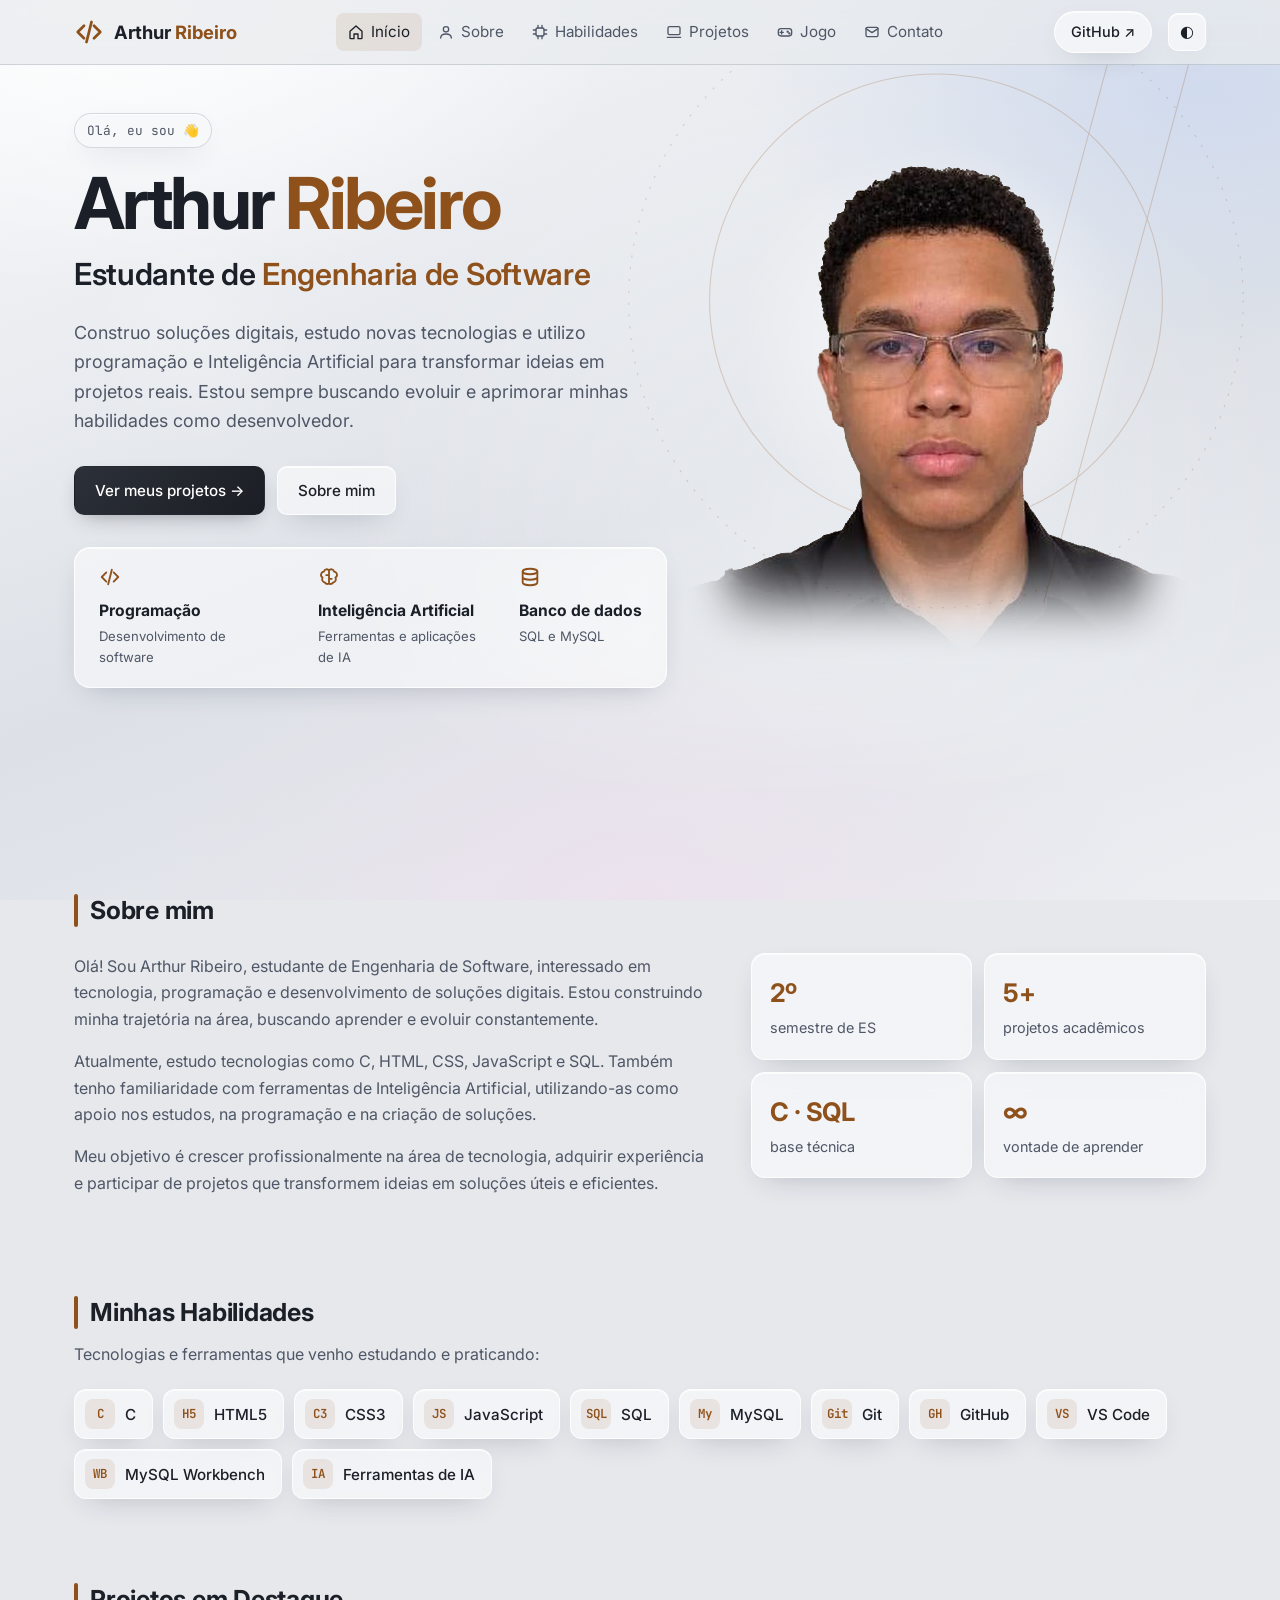
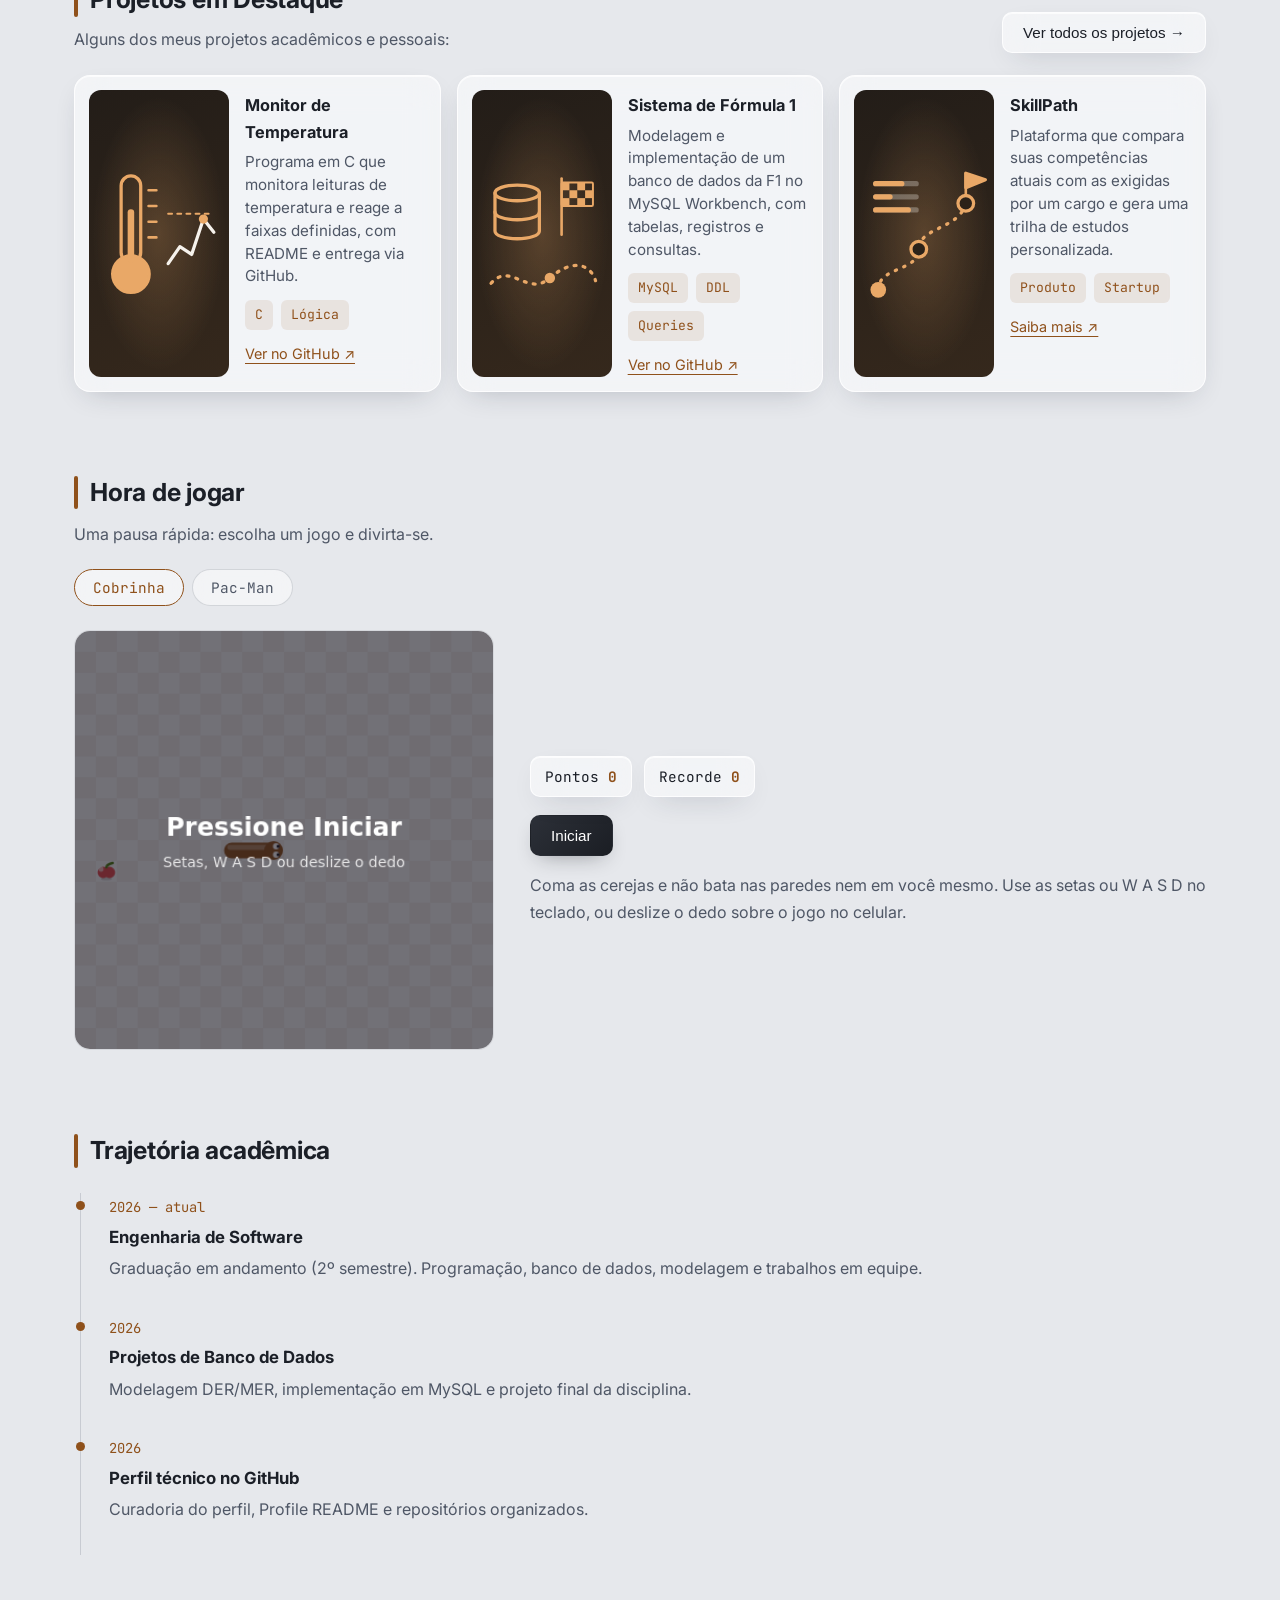
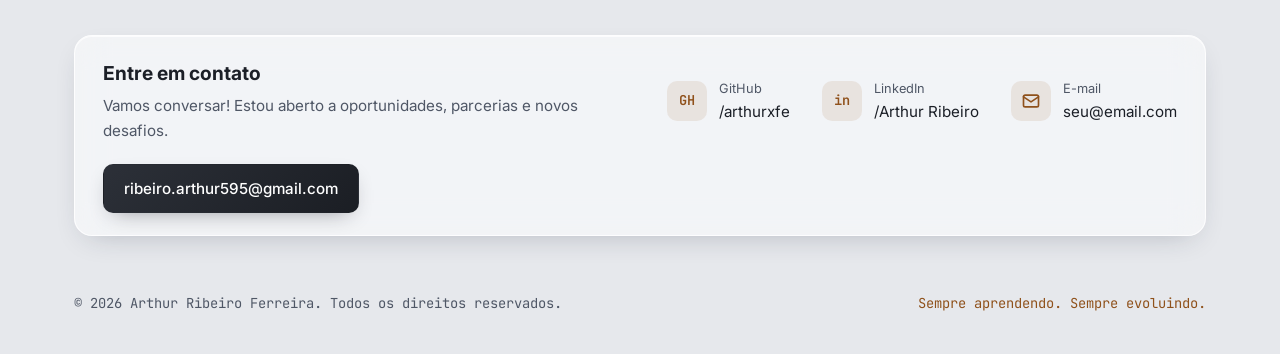
==== commit 86f1335d: "Update email link in index.html" ====
--- a/index.html
+++ b/index.html
@@ -171,7 +171,7 @@
         <a class="citem" href="https://github.com/arthurxfe/" target="_blank" rel="noopener"><span class="cic">GH</span><span><small>GitHub</small>/arthurxfe</span></a>
         <a class="citem" href="https://www.linkedin.com/in/arthur-ribeiro-a2581540b/" target="_blank" rel="noopener"><span class="cic">in</span><span><small>LinkedIn</small>/Arthur Ribeiro</span></a>
         <a class="citem" href="mailto:ribeiro.arthur595@gmail.com"><span class="cic"><svg class="ic" viewBox="0 0 24 24" aria-hidden="true"><rect x="3" y="5" width="18" height="14" rx="2"/><path d="m3 7 9 6 9-6"/></svg></span><span><small>E-mail</small>seu@email.com</span></a>
-        <a class="btn primary" href="mailto:seu@email.com">Enviar e-mail</a>
+        <a class="btn primary" href="mailto:seu@email.com">ribeiro.arthur595@gmail.com</a>
       </div>
     </div>
   </section>
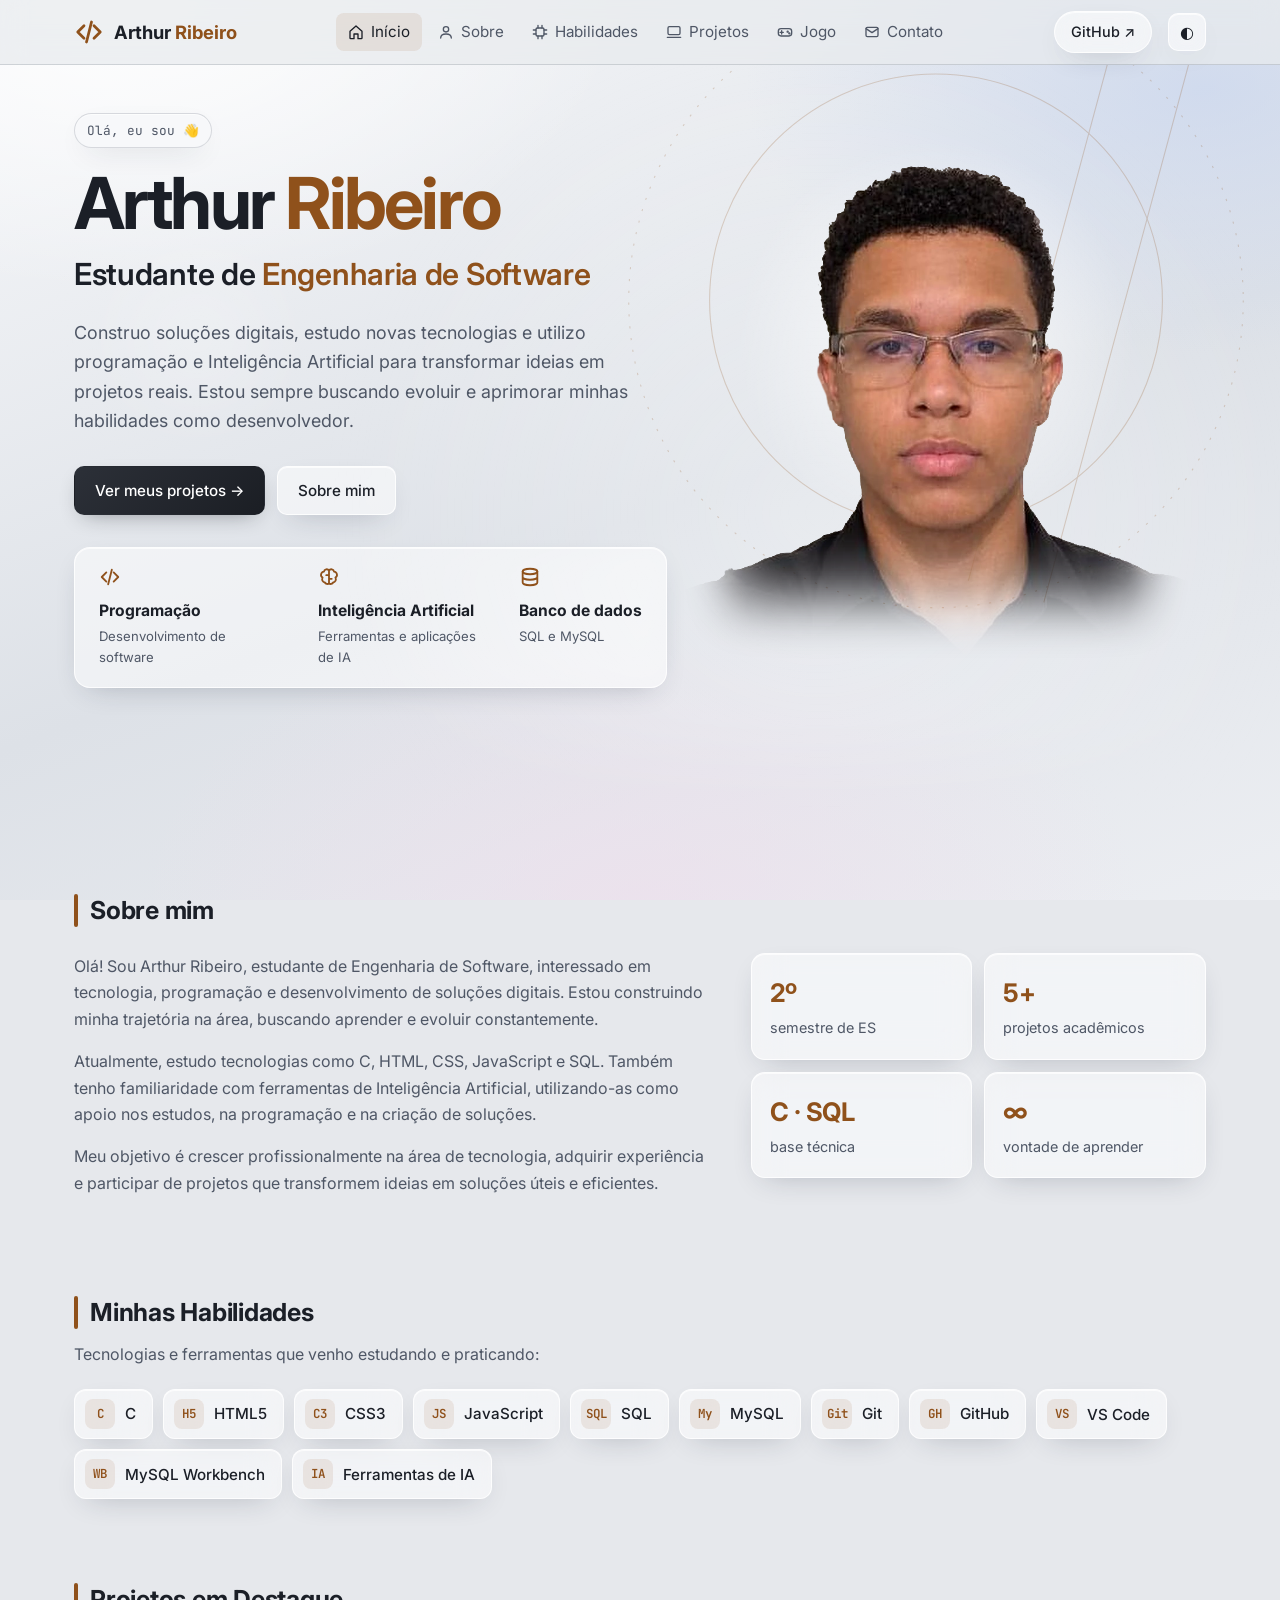
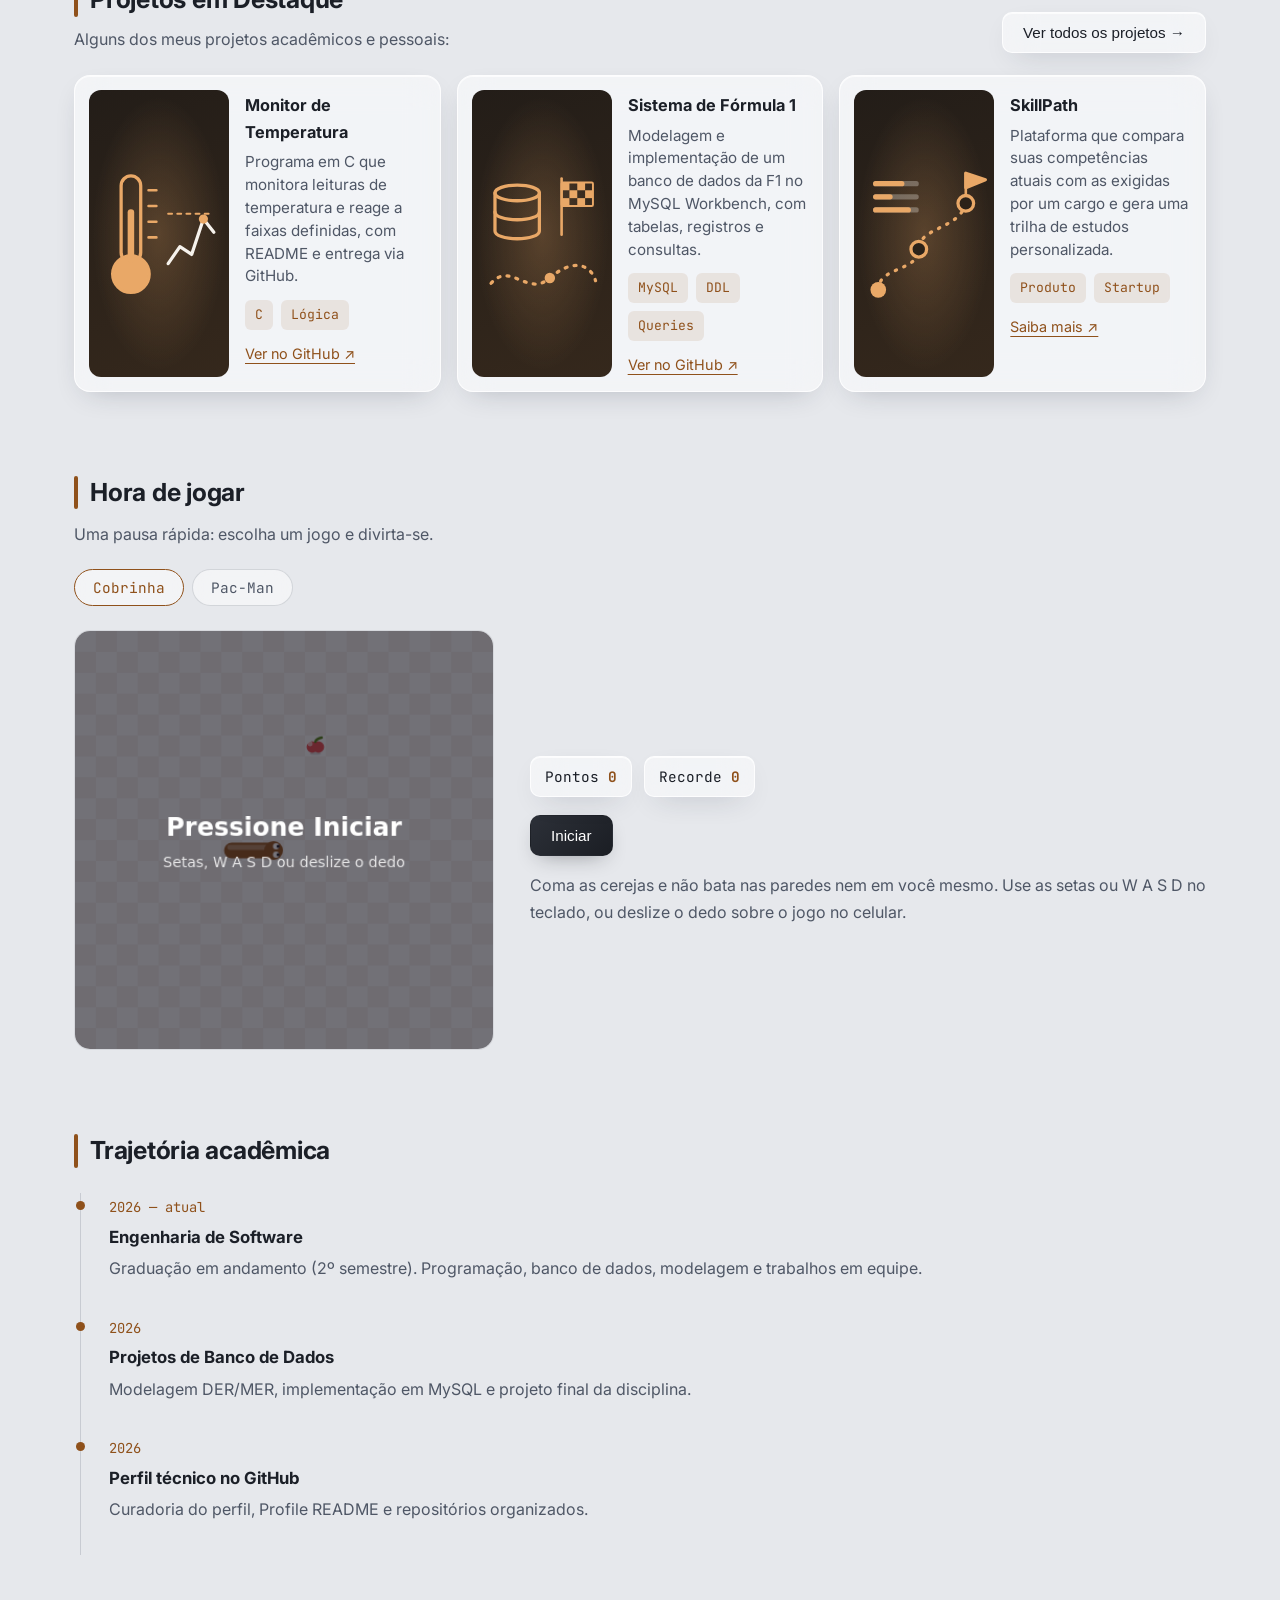
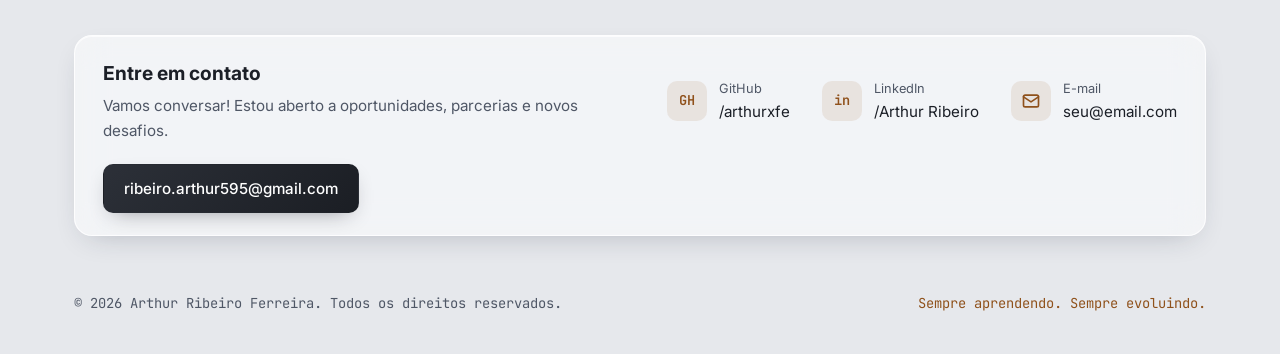
==== commit a95f804e: "Update email link in contact section" ====
--- a/index.html
+++ b/index.html
@@ -171,7 +171,7 @@
         <a class="citem" href="https://github.com/arthurxfe/" target="_blank" rel="noopener"><span class="cic">GH</span><span><small>GitHub</small>/arthurxfe</span></a>
         <a class="citem" href="https://www.linkedin.com/in/arthur-ribeiro-a2581540b/" target="_blank" rel="noopener"><span class="cic">in</span><span><small>LinkedIn</small>/Arthur Ribeiro</span></a>
         <a class="citem" href="mailto:ribeiro.arthur595@gmail.com"><span class="cic"><svg class="ic" viewBox="0 0 24 24" aria-hidden="true"><rect x="3" y="5" width="18" height="14" rx="2"/><path d="m3 7 9 6 9-6"/></svg></span><span><small>E-mail</small>seu@email.com</span></a>
-        <a class="btn primary" href="mailto:seu@email.com">ribeiro.arthur595@gmail.com</a>
+        <a class="btn primary" href="mailto:ribeiro.arthur595@gmail.com">ribeiro.arthur595@gmail.com</a>
       </div>
     </div>
   </section>
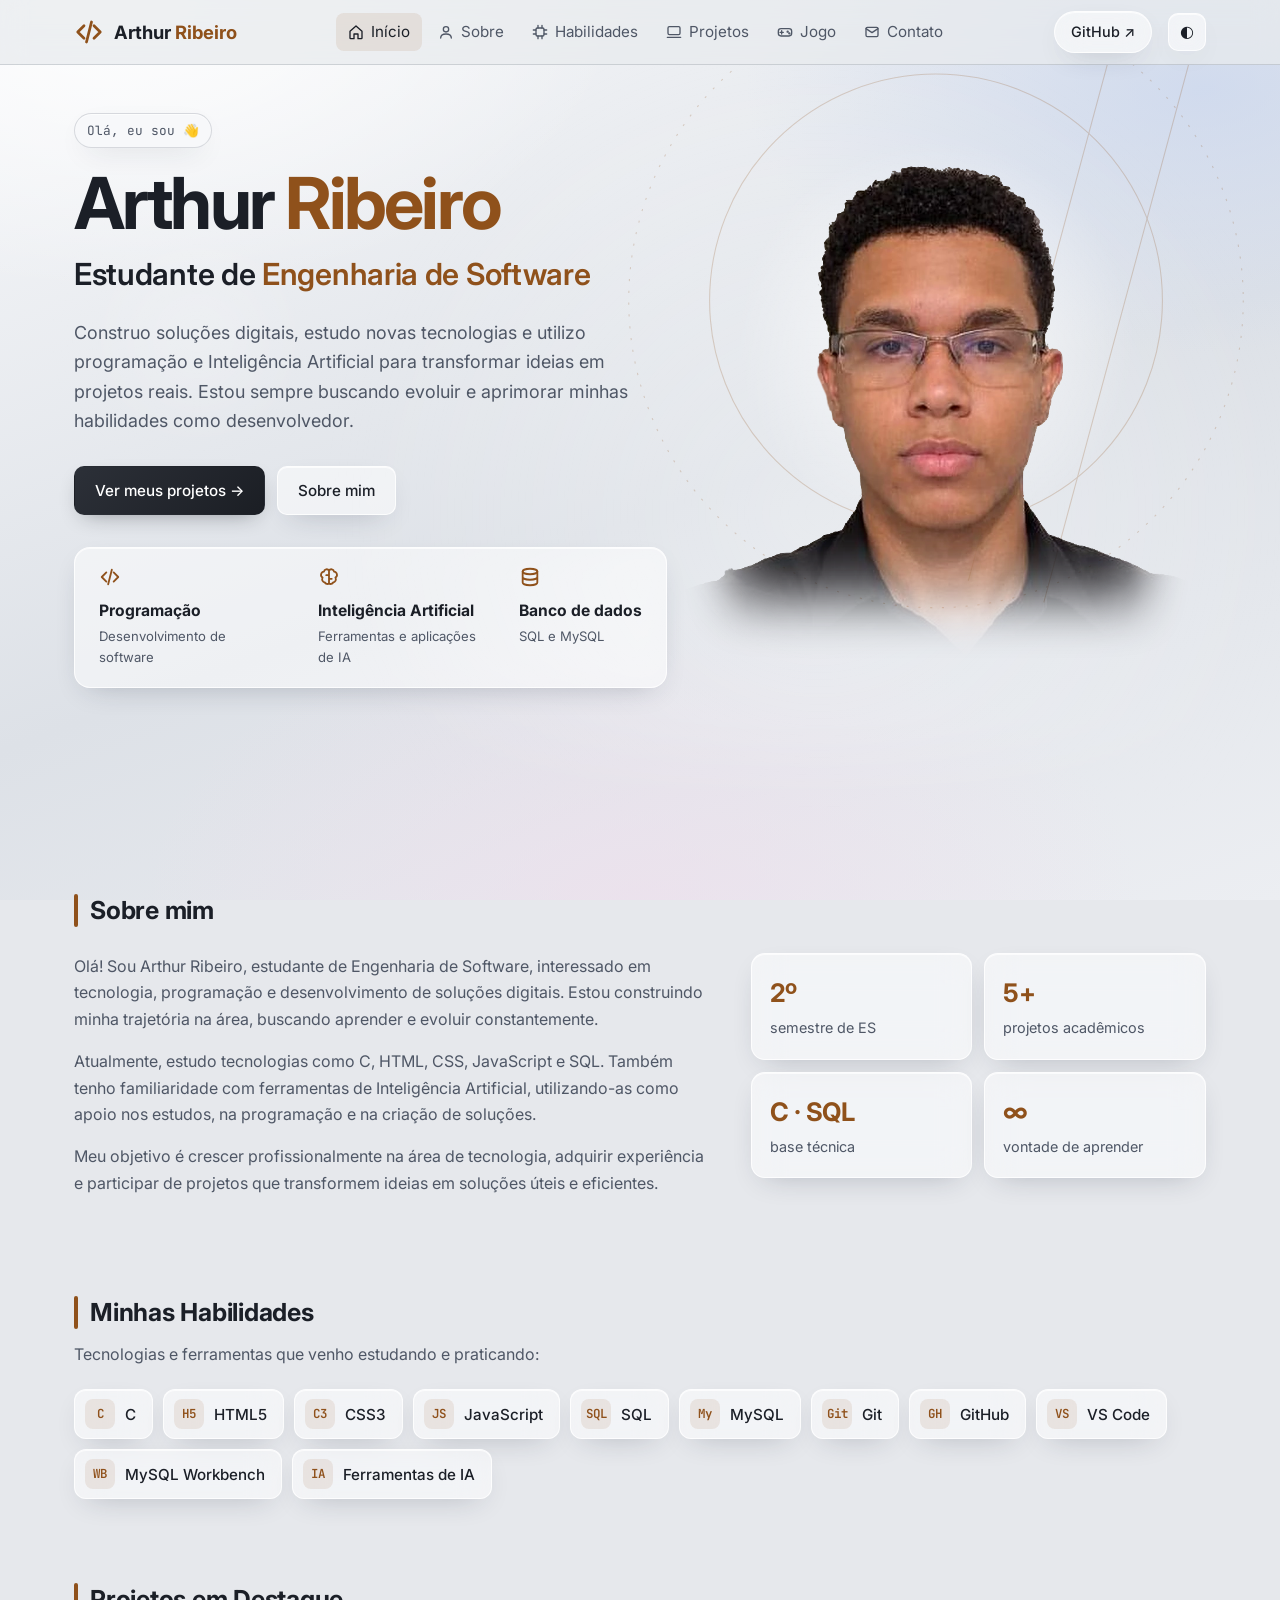
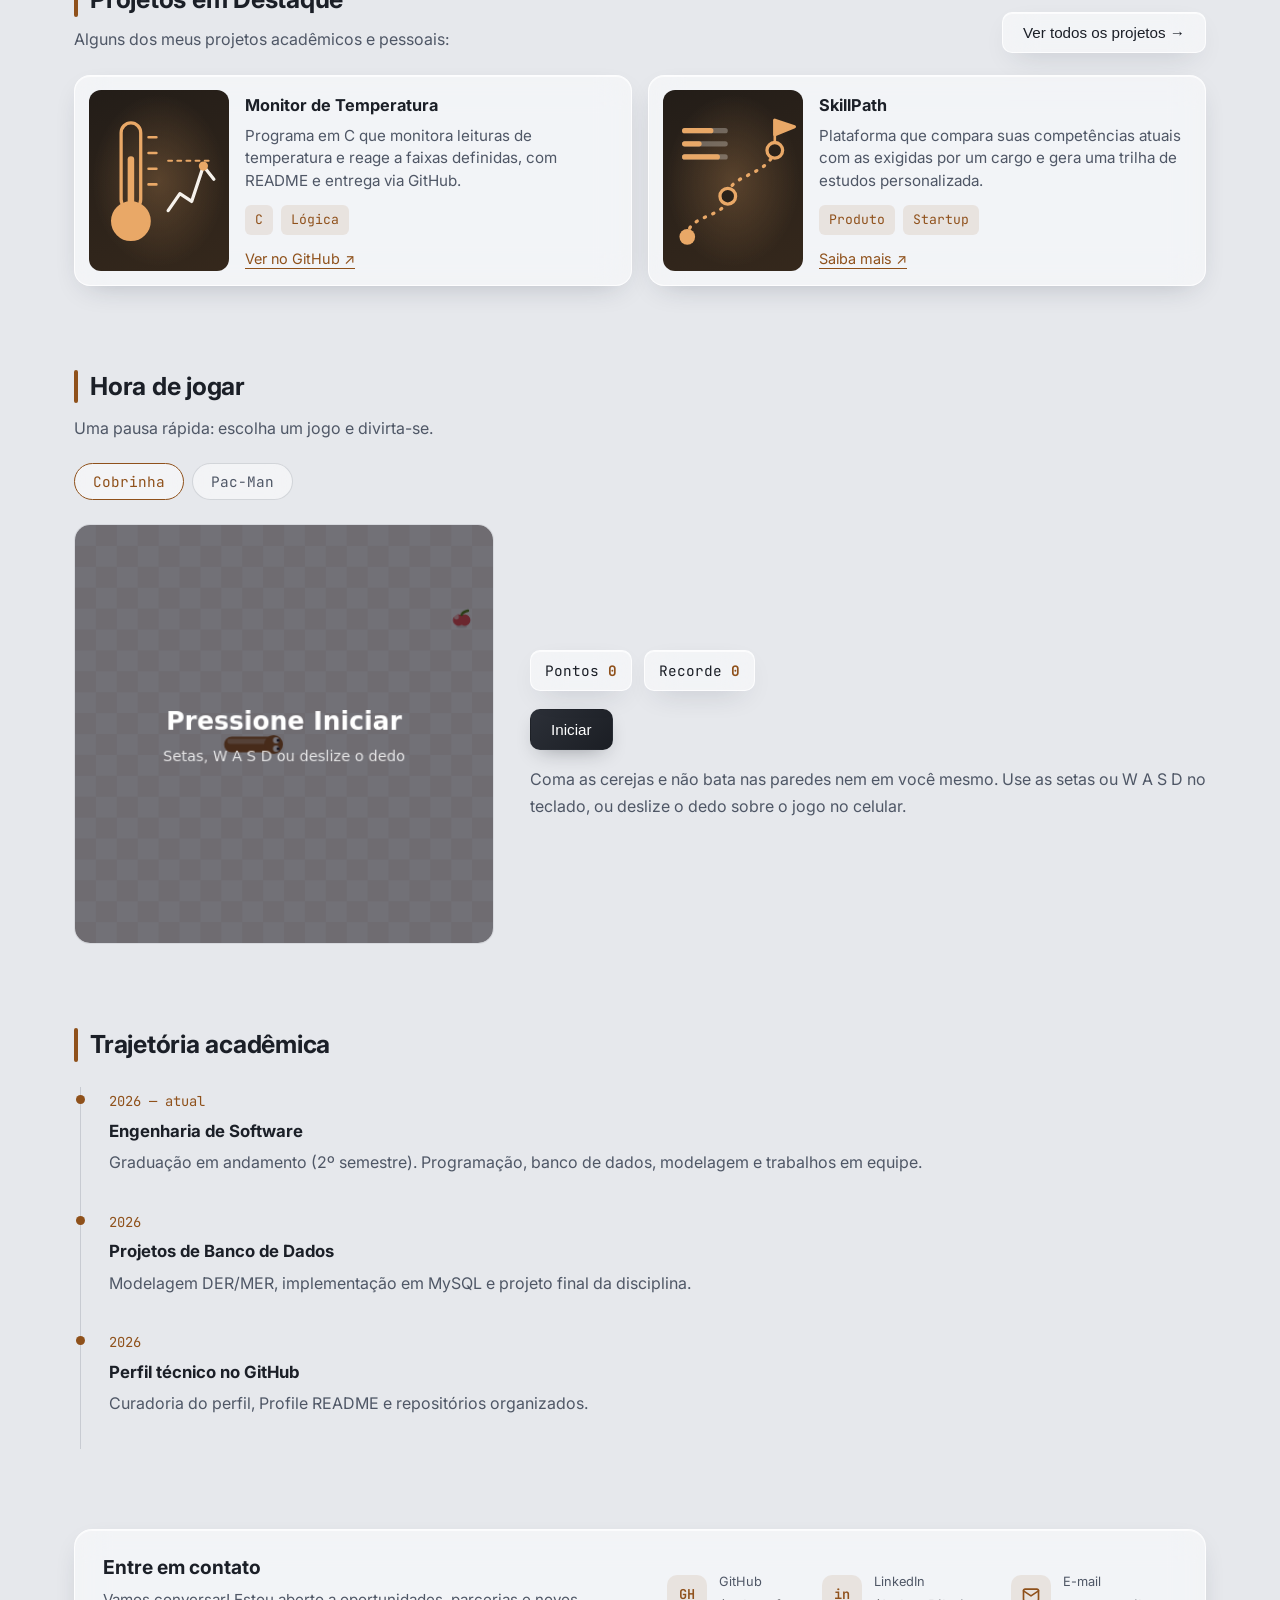
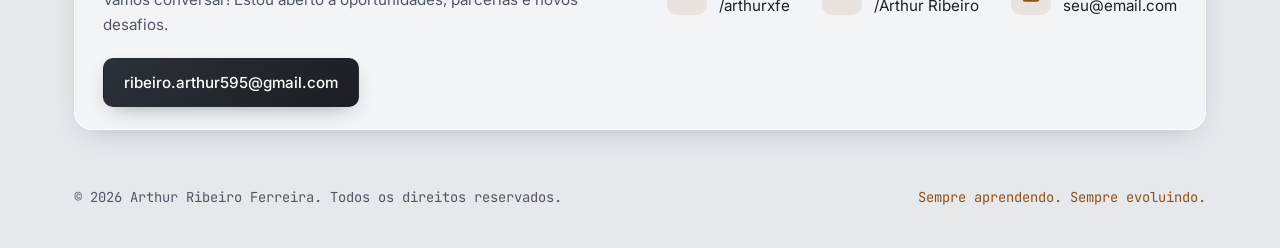
==== commit 213bb5cb: "Remove project articles from index.html Removed several project articles from the portfolio section." ====
--- a/index.html
+++ b/index.html
@@ -103,9 +103,7 @@
       </div>
       <div class="pgrid" id="projects">
         <article class="pcard rv"><div class="thumb"><img src="images/projetos/monitor.svg" alt="Ilustração de um termômetro ao lado de um gráfico de temperatura" width="300" height="300" loading="lazy"></div><div class="pbody"><h3>Monitor de Temperatura</h3><p>Programa em C que monitora leituras de temperatura e reage a faixas definidas, com README e entrega via GitHub.</p><div class="chips"><span class="chip">C</span><span class="chip">Lógica</span></div><a class="more" href="https://github.com/" target="_blank" rel="noopener">Ver no GitHub ↗</a></div></article>
-        <article class="pcard rv"><div class="thumb"><img src="images/projetos/formula1.svg" alt="Ilustração de um banco de dados, uma bandeira quadriculada e uma pista de corrida" width="300" height="300" loading="lazy"></div><div class="pbody"><h3>Sistema de Fórmula 1</h3><p>Modelagem e implementação de um banco de dados da F1 no MySQL Workbench, com tabelas, registros e consultas.</p><div class="chips"><span class="chip">MySQL</span><span class="chip">DDL</span><span class="chip">Queries</span></div><a class="more" href="https://github.com/" target="_blank" rel="noopener">Ver no GitHub ↗</a></div></article>
         <article class="pcard rv"><div class="thumb"><img src="images/projetos/skillpath.svg" alt="Ilustração de um caminho com etapas que termina em uma bandeira" width="300" height="300" loading="lazy"></div><div class="pbody"><h3>SkillPath</h3><p>Plataforma que compara suas competências atuais com as exigidas por um cargo e gera uma trilha de estudos personalizada.</p><div class="chips"><span class="chip">Produto</span><span class="chip">Startup</span></div><a class="more" href="https://github.com/" target="_blank" rel="noopener">Saiba mais ↗</a></div></article>
-        <article class="pcard rv extra"><div class="thumb"><img src="images/projetos/reserva.svg" alt="Ilustração de um calendário de reservas e um carro" width="300" height="300" loading="lazy"></div><div class="pbody"><h3>Reserva de Carros</h3><p>Estrutura completa em DDL de um sistema de locadora: entidades, relacionamentos e restrições de integridade.</p><div class="chips"><span class="chip">SQL</span><span class="chip">Modelagem</span></div><a class="more" href="https://github.com/" target="_blank" rel="noopener">Ver no GitHub ↗</a></div></article>
         <article class="pcard rv extra"><div class="thumb"><img src="images/projetos/portfolio.svg" alt="Ilustração de uma janela de navegador com o símbolo de código" width="300" height="300" loading="lazy"></div><div class="pbody"><h3>Este portfólio</h3><p>Site responsivo, com tema claro e escuro, jogos e animações leves, feito com HTML, CSS e JavaScript puros.</p><div class="chips"><span class="chip">HTML</span><span class="chip">CSS</span><span class="chip">JS</span></div><a class="more" href="https://github.com/" target="_blank" rel="noopener">Ver no GitHub ↗</a></div></article>
       </div>
     </div>
